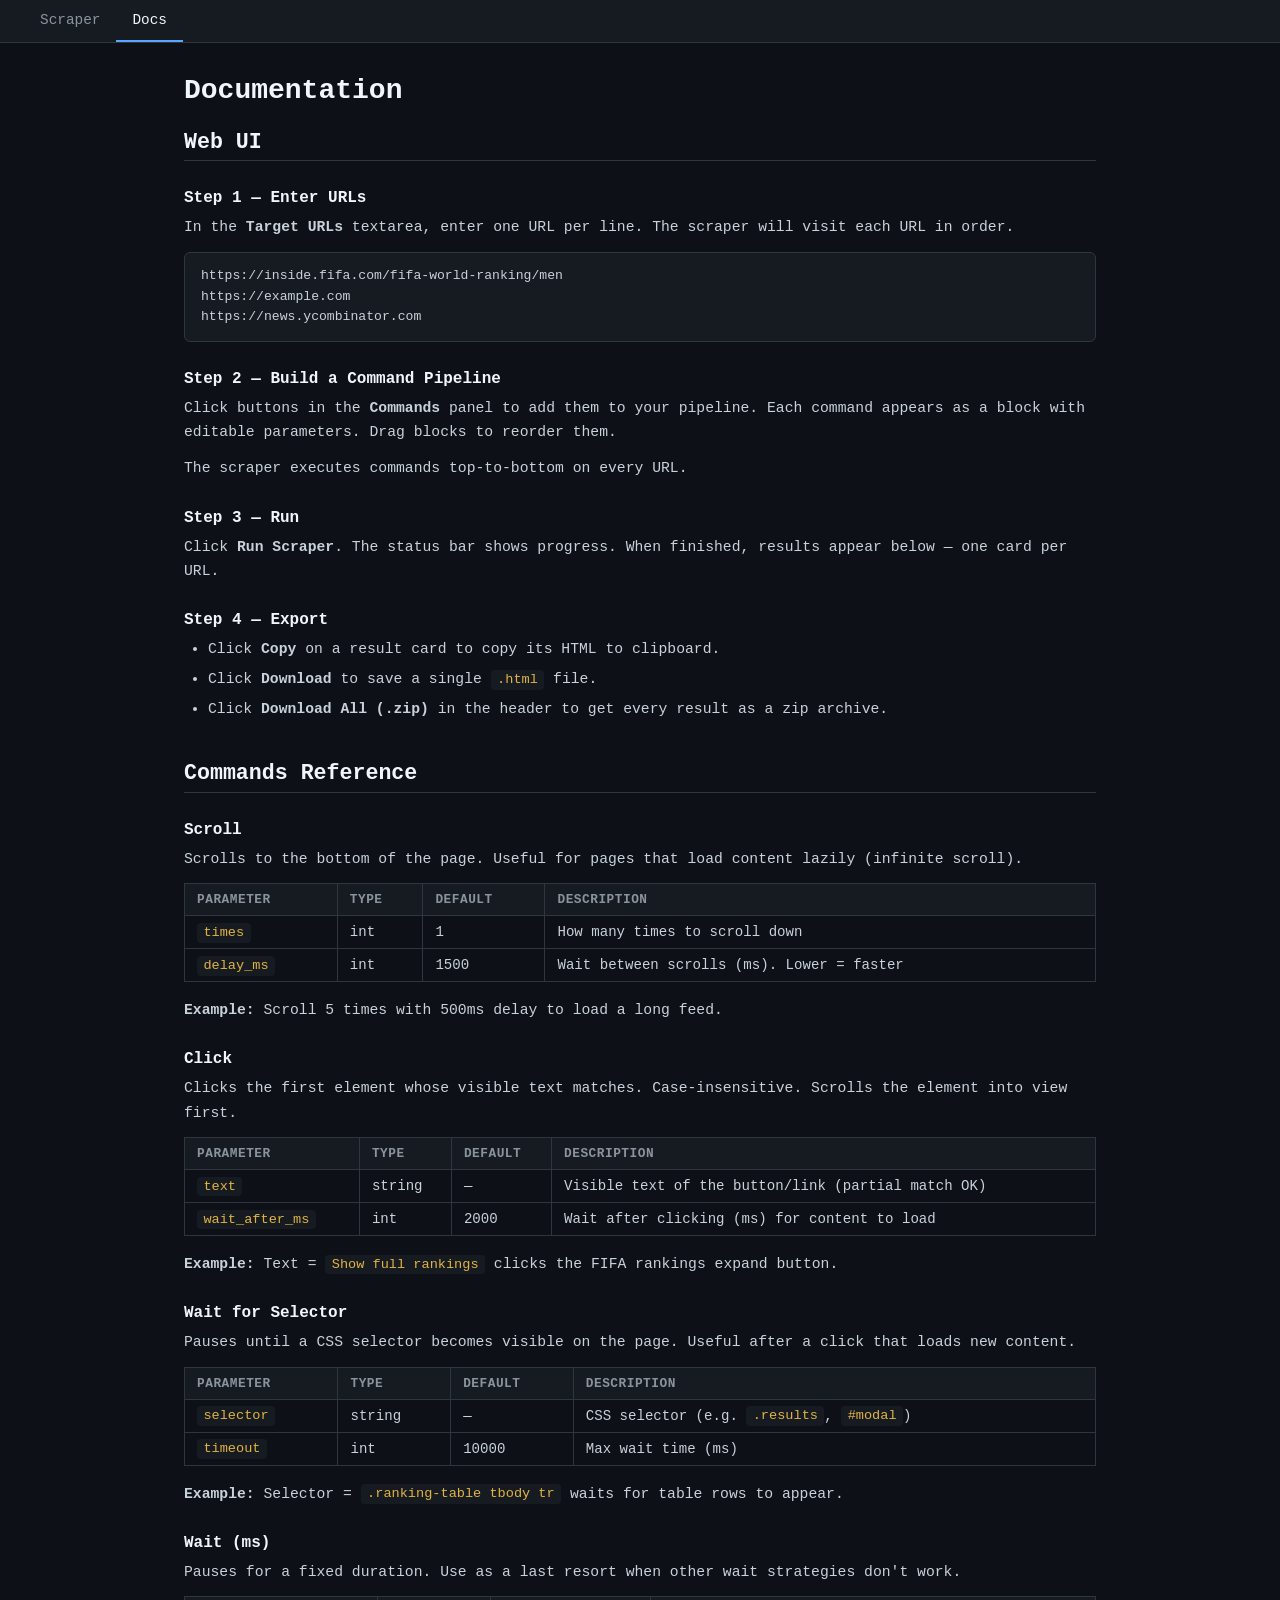
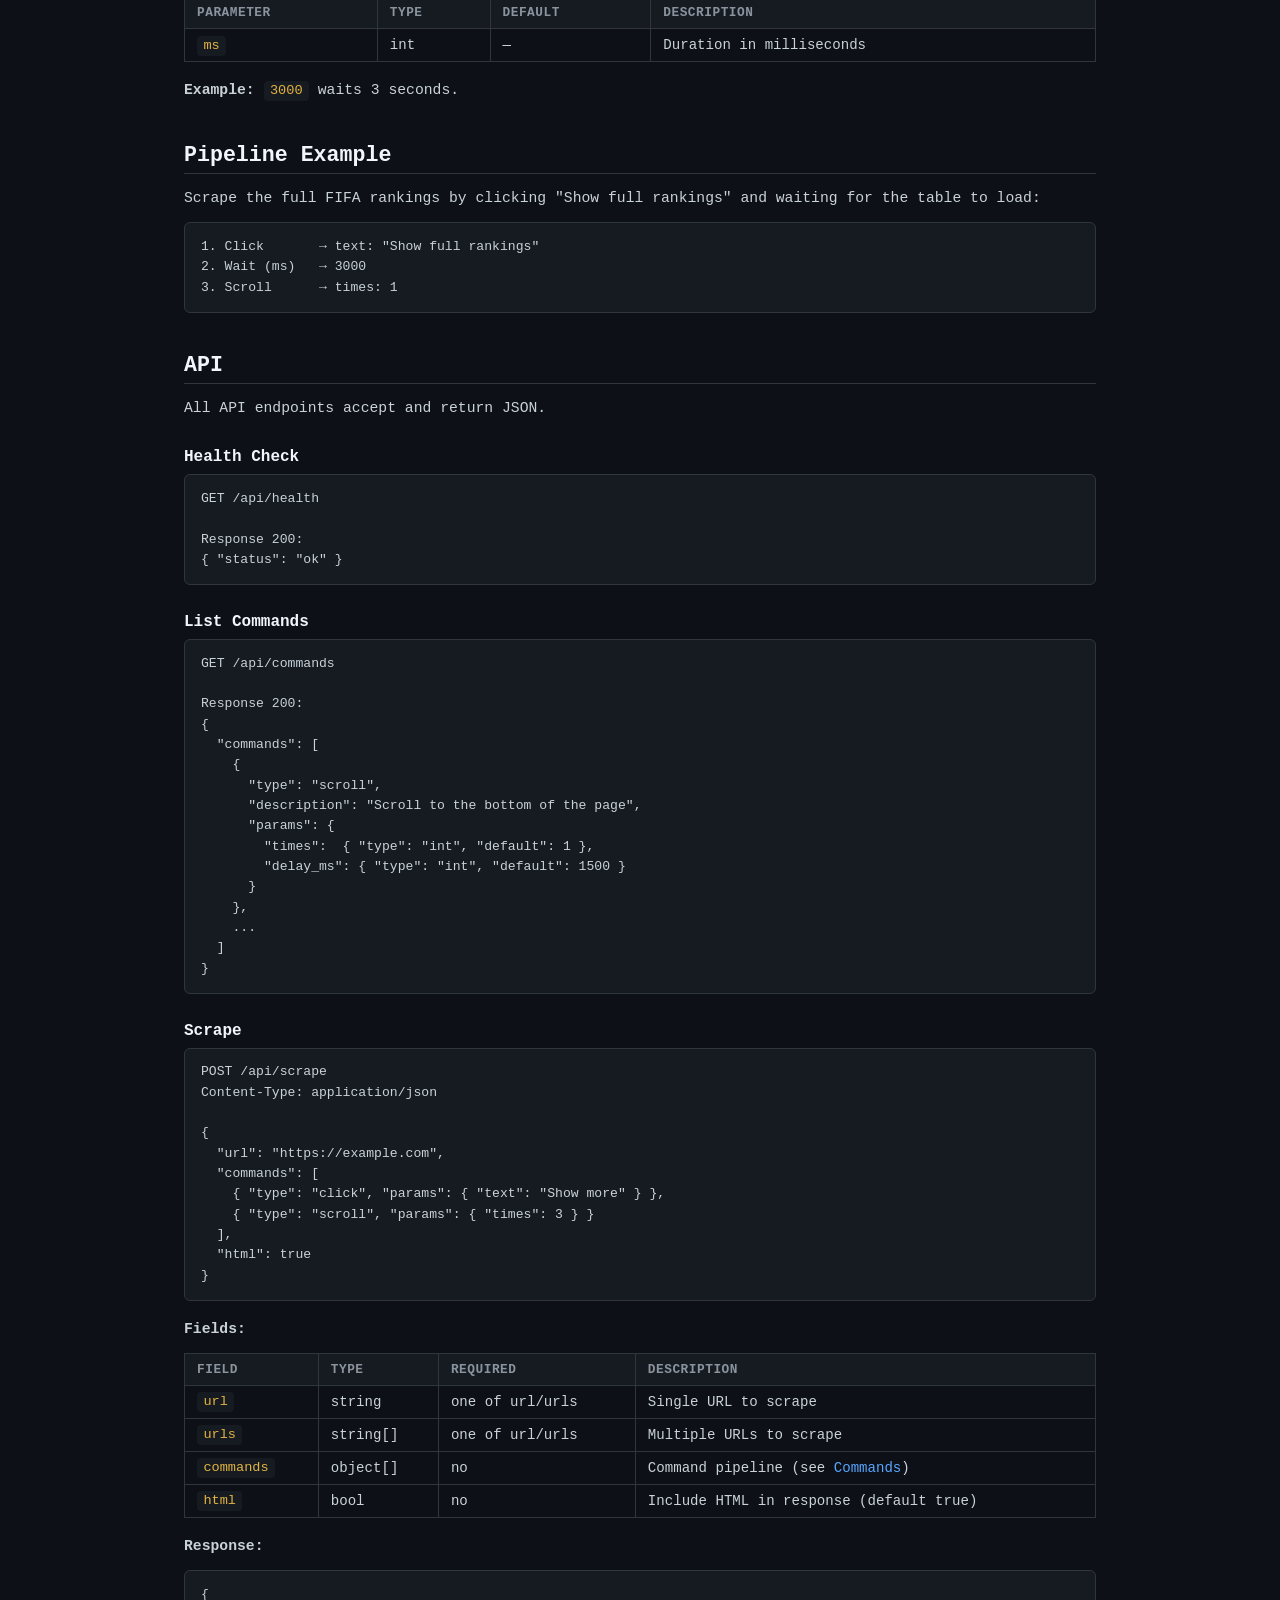
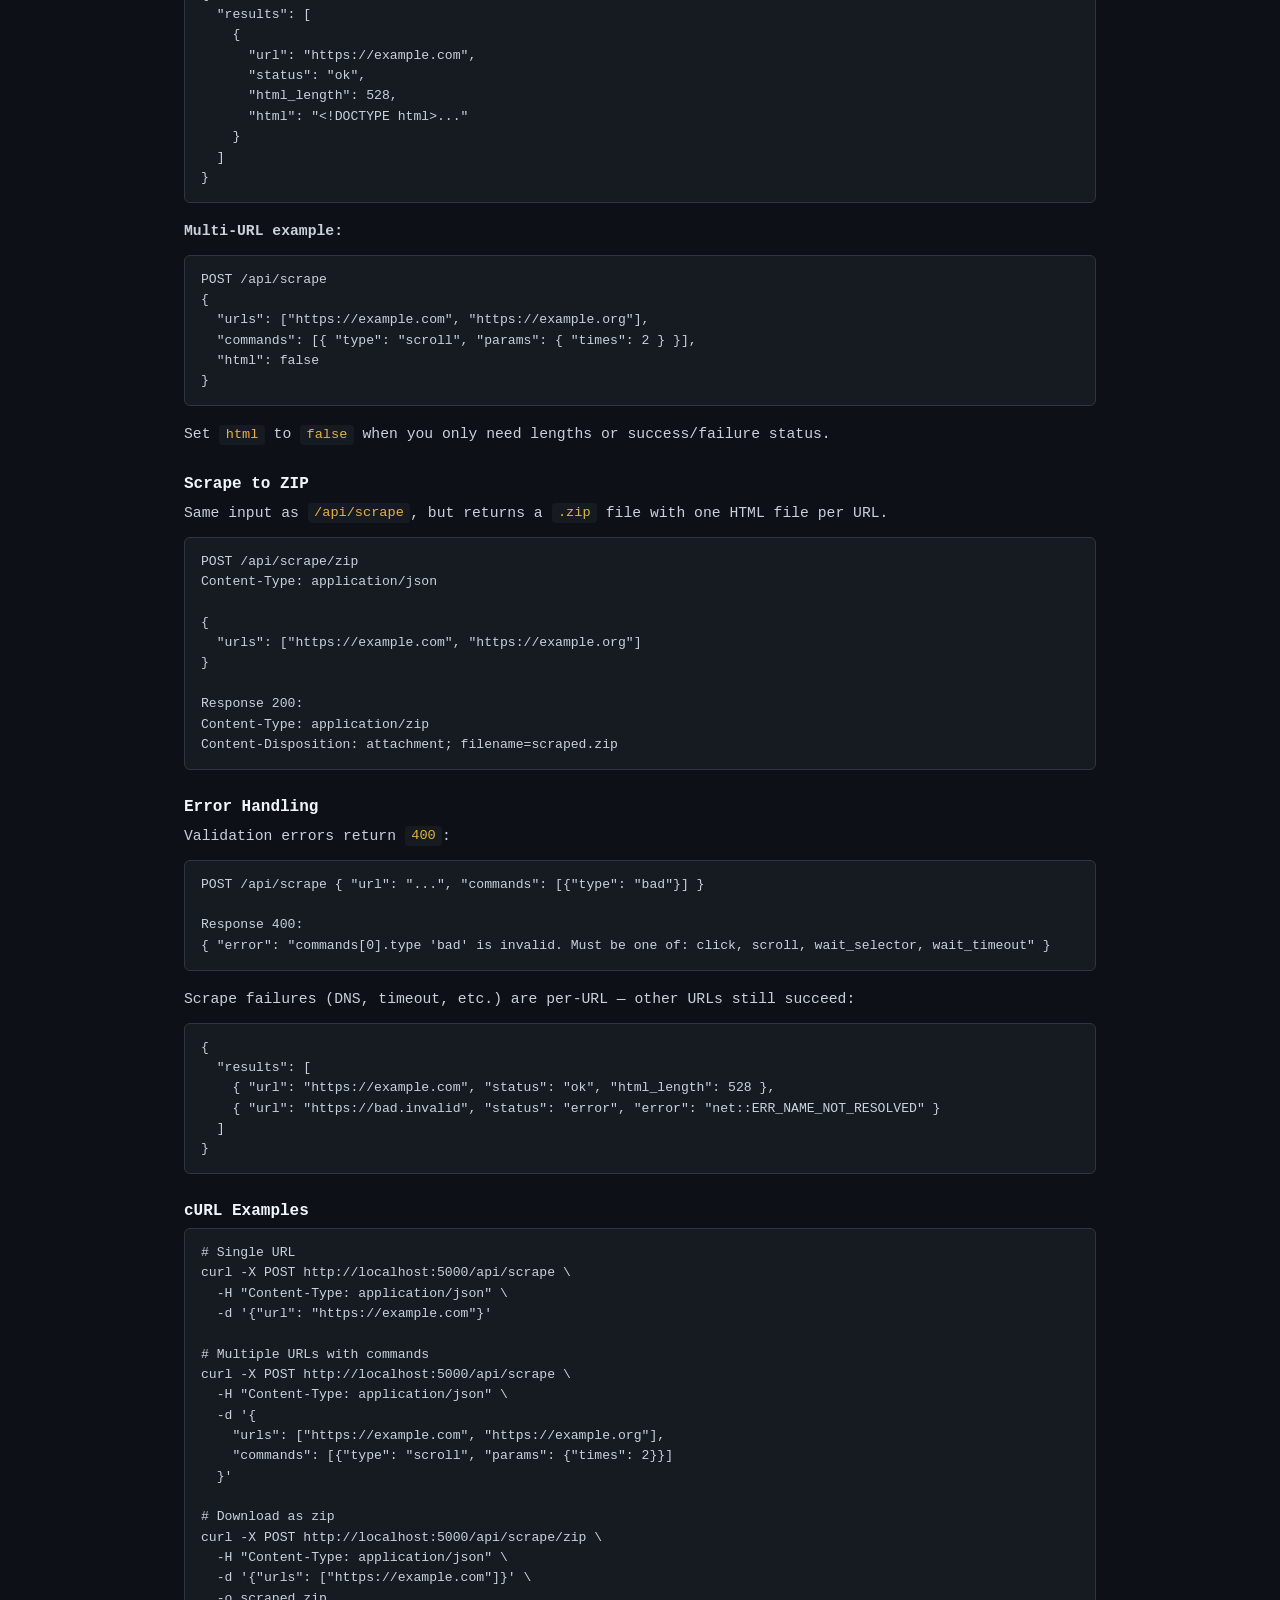
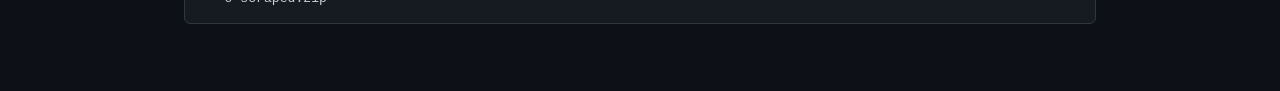
==== templates/docs.html @ 30ffab9d "Add multi-URL scraping, public API, and ZIP export Replace single-URL input with a textarea for batc" ====
<!DOCTYPE html>
<html lang="en">
<head>
  <meta charset="UTF-8">
  <meta name="viewport" content="width=device-width, initial-scale=1.0">
  <title>Docs — Web Scraper</title>
  <link rel="stylesheet" href="/static/style.css">
</head>
<body>
  <nav class="topnav">
    <a href="/">Scraper</a>
    <a href="/docs" class="active">Docs</a>
  </nav>

  <div class="container docs">

    <h1>Documentation</h1>

    <!-- ============================================================ -->
    <h2 id="ui">Web UI</h2>
    <!-- ============================================================ -->

    <h3>Step 1 — Enter URLs</h3>
    <p>In the <strong>Target URLs</strong> textarea, enter one URL per line. The scraper will visit each URL in order.</p>
    <pre class="code-block">https://inside.fifa.com/fifa-world-ranking/men
https://example.com
https://news.ycombinator.com</pre>

    <h3>Step 2 — Build a Command Pipeline</h3>
    <p>Click buttons in the <strong>Commands</strong> panel to add them to your pipeline. Each command appears as a block with editable parameters. Drag blocks to reorder them.</p>
    <p>The scraper executes commands top-to-bottom on every URL.</p>

    <h3>Step 3 — Run</h3>
    <p>Click <strong>Run Scraper</strong>. The status bar shows progress. When finished, results appear below — one card per URL.</p>

    <h3>Step 4 — Export</h3>
    <ul>
      <li>Click <strong>Copy</strong> on a result card to copy its HTML to clipboard.</li>
      <li>Click <strong>Download</strong> to save a single <code>.html</code> file.</li>
      <li>Click <strong>Download All (.zip)</strong> in the header to get every result as a zip archive.</li>
    </ul>

    <!-- ============================================================ -->
    <h2 id="commands">Commands Reference</h2>
    <!-- ============================================================ -->

    <h3 id="cmd-scroll">Scroll</h3>
    <p>Scrolls to the bottom of the page. Useful for pages that load content lazily (infinite scroll).</p>
    <table class="docs-table">
      <thead><tr><th>Parameter</th><th>Type</th><th>Default</th><th>Description</th></tr></thead>
      <tbody>
        <tr><td><code>times</code></td><td>int</td><td>1</td><td>How many times to scroll down</td></tr>
        <tr><td><code>delay_ms</code></td><td>int</td><td>1500</td><td>Wait between scrolls (ms). Lower = faster</td></tr>
      </tbody>
    </table>
    <p class="docs-example"><strong>Example:</strong> Scroll 5 times with 500ms delay to load a long feed.</p>

    <h3 id="cmd-click">Click</h3>
    <p>Clicks the first element whose visible text matches. Case-insensitive. Scrolls the element into view first.</p>
    <table class="docs-table">
      <thead><tr><th>Parameter</th><th>Type</th><th>Default</th><th>Description</th></tr></thead>
      <tbody>
        <tr><td><code>text</code></td><td>string</td><td>—</td><td>Visible text of the button/link (partial match OK)</td></tr>
        <tr><td><code>wait_after_ms</code></td><td>int</td><td>2000</td><td>Wait after clicking (ms) for content to load</td></tr>
      </tbody>
    </table>
    <p class="docs-example"><strong>Example:</strong> Text = <code>Show full rankings</code> clicks the FIFA rankings expand button.</p>

    <h3 id="cmd-wait-selector">Wait for Selector</h3>
    <p>Pauses until a CSS selector becomes visible on the page. Useful after a click that loads new content.</p>
    <table class="docs-table">
      <thead><tr><th>Parameter</th><th>Type</th><th>Default</th><th>Description</th></tr></thead>
      <tbody>
        <tr><td><code>selector</code></td><td>string</td><td>—</td><td>CSS selector (e.g. <code>.results</code>, <code>#modal</code>)</td></tr>
        <tr><td><code>timeout</code></td><td>int</td><td>10000</td><td>Max wait time (ms)</td></tr>
      </tbody>
    </table>
    <p class="docs-example"><strong>Example:</strong> Selector = <code>.ranking-table tbody tr</code> waits for table rows to appear.</p>

    <h3 id="cmd-wait">Wait (ms)</h3>
    <p>Pauses for a fixed duration. Use as a last resort when other wait strategies don't work.</p>
    <table class="docs-table">
      <thead><tr><th>Parameter</th><th>Type</th><th>Default</th><th>Description</th></tr></thead>
      <tbody>
        <tr><td><code>ms</code></td><td>int</td><td>—</td><td>Duration in milliseconds</td></tr>
      </tbody>
    </table>
    <p class="docs-example"><strong>Example:</strong> <code>3000</code> waits 3 seconds.</p>

    <!-- ============================================================ -->
    <h2 id="pipeline-example">Pipeline Example</h2>
    <!-- ============================================================ -->

    <p>Scrape the full FIFA rankings by clicking "Show full rankings" and waiting for the table to load:</p>
    <pre class="code-block">1. Click       → text: "Show full rankings"
2. Wait (ms)   → 3000
3. Scroll      → times: 1</pre>

    <!-- ============================================================ -->
    <h2 id="api">API</h2>
    <!-- ============================================================ -->

    <p>All API endpoints accept and return JSON.</p>

    <h3 id="api-health">Health Check</h3>
    <pre class="code-block">GET /api/health

Response 200:
{ "status": "ok" }</pre>

    <h3 id="api-commands">List Commands</h3>
    <pre class="code-block">GET /api/commands

Response 200:
{
  "commands": [
    {
      "type": "scroll",
      "description": "Scroll to the bottom of the page",
      "params": {
        "times":  { "type": "int", "default": 1 },
        "delay_ms": { "type": "int", "default": 1500 }
      }
    },
    ...
  ]
}</pre>

    <h3 id="api-scrape">Scrape</h3>
    <pre class="code-block">POST /api/scrape
Content-Type: application/json

{
  "url": "https://example.com",
  "commands": [
    { "type": "click", "params": { "text": "Show more" } },
    { "type": "scroll", "params": { "times": 3 } }
  ],
  "html": true
}</pre>
    <p><strong>Fields:</strong></p>
    <table class="docs-table">
      <thead><tr><th>Field</th><th>Type</th><th>Required</th><th>Description</th></tr></thead>
      <tbody>
        <tr><td><code>url</code></td><td>string</td><td>one of url/urls</td><td>Single URL to scrape</td></tr>
        <tr><td><code>urls</code></td><td>string[]</td><td>one of url/urls</td><td>Multiple URLs to scrape</td></tr>
        <tr><td><code>commands</code></td><td>object[]</td><td>no</td><td>Command pipeline (see <a href="#commands">Commands</a>)</td></tr>
        <tr><td><code>html</code></td><td>bool</td><td>no</td><td>Include HTML in response (default true)</td></tr>
      </tbody>
    </table>

    <p><strong>Response:</strong></p>
    <pre class="code-block">{
  "results": [
    {
      "url": "https://example.com",
      "status": "ok",
      "html_length": 528,
      "html": "&lt;!DOCTYPE html&gt;..."
    }
  ]
}</pre>

    <p><strong>Multi-URL example:</strong></p>
    <pre class="code-block">POST /api/scrape
{
  "urls": ["https://example.com", "https://example.org"],
  "commands": [{ "type": "scroll", "params": { "times": 2 } }],
  "html": false
}</pre>
    <p>Set <code>html</code> to <code>false</code> when you only need lengths or success/failure status.</p>

    <h3 id="api-zip">Scrape to ZIP</h3>
    <p>Same input as <code>/api/scrape</code>, but returns a <code>.zip</code> file with one HTML file per URL.</p>
    <pre class="code-block">POST /api/scrape/zip
Content-Type: application/json

{
  "urls": ["https://example.com", "https://example.org"]
}

Response 200:
Content-Type: application/zip
Content-Disposition: attachment; filename=scraped.zip</pre>

    <h3 id="api-errors">Error Handling</h3>
    <p>Validation errors return <code>400</code>:</p>
    <pre class="code-block">POST /api/scrape { "url": "...", "commands": [{"type": "bad"}] }

Response 400:
{ "error": "commands[0].type 'bad' is invalid. Must be one of: click, scroll, wait_selector, wait_timeout" }</pre>
    <p>Scrape failures (DNS, timeout, etc.) are per-URL — other URLs still succeed:</p>
    <pre class="code-block">{
  "results": [
    { "url": "https://example.com", "status": "ok", "html_length": 528 },
    { "url": "https://bad.invalid", "status": "error", "error": "net::ERR_NAME_NOT_RESOLVED" }
  ]
}</pre>

    <h3 id="api-curl">cURL Examples</h3>
    <pre class="code-block"># Single URL
curl -X POST http://localhost:5000/api/scrape \
  -H "Content-Type: application/json" \
  -d '{"url": "https://example.com"}'

# Multiple URLs with commands
curl -X POST http://localhost:5000/api/scrape \
  -H "Content-Type: application/json" \
  -d '{
    "urls": ["https://example.com", "https://example.org"],
    "commands": [{"type": "scroll", "params": {"times": 2}}]
  }'

# Download as zip
curl -X POST http://localhost:5000/api/scrape/zip \
  -H "Content-Type: application/json" \
  -d '{"urls": ["https://example.com"]}' \
  -o scraped.zip</pre>

  </div>
</body>
</html>
---- static/style.css ----
*,
*::before,
*::after {
  box-sizing: border-box;
  margin: 0;
  padding: 0;
}

body {
  font-family: -apple-system, BlinkMacSystemFont, "Segoe UI", Roboto, monospace;
  background: #0d1117;
  color: #c9d1d9;
  min-height: 100vh;
}

/* Top nav */
.topnav {
  display: flex;
  gap: 0;
  background: #161b22;
  border-bottom: 1px solid #30363d;
  padding: 0 1.5rem;
}

.topnav a {
  display: block;
  padding: 0.75rem 1rem;
  color: #8b949e;
  text-decoration: none;
  font-size: 0.9rem;
  font-weight: 500;
  border-bottom: 2px solid transparent;
  transition: color 0.15s, border-color 0.15s;
}

.topnav a:hover {
  color: #c9d1d9;
}

.topnav a.active {
  color: #f0f6fc;
  border-bottom-color: #58a6ff;
}

.container {
  max-width: 960px;
  margin: 0 auto;
  padding: 2rem 1.5rem;
}

h1 {
  font-size: 1.75rem;
  color: #f0f6fc;
  margin-bottom: 1.5rem;
  font-weight: 600;
}

h3 {
  font-size: 0.85rem;
  text-transform: uppercase;
  letter-spacing: 0.08em;
  color: #8b949e;
  margin-bottom: 0.75rem;
}

/* URL input */
.url-section {
  margin-bottom: 1.5rem;
}

.url-section label {
  display: block;
  font-size: 0.85rem;
  color: #8b949e;
  margin-bottom: 0.4rem;
  text-transform: uppercase;
  letter-spacing: 0.08em;
}

.label-hint {
  text-transform: none;
  letter-spacing: normal;
  color: #484f58;
}

#url-input {
  width: 100%;
  padding: 0.65rem 0.85rem;
  background: #161b22;
  border: 1px solid #30363d;
  border-radius: 6px;
  color: #f0f6fc;
  font-size: 0.95rem;
  font-family: "SF Mono", "Fira Code", monospace;
  outline: none;
  transition: border-color 0.15s;
  resize: vertical;
  line-height: 1.5;
}

#url-input:focus {
  border-color: #58a6ff;
}

/* Builder layout */
.builder {
  display: grid;
  grid-template-columns: 200px 1fr;
  gap: 1.25rem;
  margin-bottom: 1.5rem;
}

@media (max-width: 640px) {
  .builder {
    grid-template-columns: 1fr;
  }
}

/* Palette */
.palette {
  background: #161b22;
  border: 1px solid #30363d;
  border-radius: 8px;
  padding: 1rem;
}

.palette-buttons {
  display: flex;
  flex-direction: column;
  gap: 0.5rem;
}

.palette-buttons button {
  display: flex;
  align-items: center;
  gap: 0.5rem;
  padding: 0.55rem 0.75rem;
  background: #21262d;
  border: 1px solid #30363d;
  border-radius: 6px;
  color: #c9d1d9;
  font-size: 0.85rem;
  cursor: pointer;
  transition: background 0.15s, border-color 0.15s;
  font-family: inherit;
}

.palette-buttons button:hover {
  background: #30363d;
  border-color: #58a6ff;
}

.cmd-icon {
  font-size: 1.1rem;
  width: 1.4rem;
  text-align: center;
}

/* Pipeline */
.pipeline {
  background: #161b22;
  border: 1px solid #30363d;
  border-radius: 8px;
  padding: 1rem;
  min-height: 200px;
}

.pipeline-list {
  display: flex;
  flex-direction: column;
  gap: 0.5rem;
}

.pipeline-empty {
  color: #484f58;
  font-size: 0.85rem;
  text-align: center;
  padding: 2rem 0;
}

/* Command block */
.cmd-block {
  display: flex;
  align-items: center;
  gap: 0.6rem;
  padding: 0.6rem 0.75rem;
  background: #0d1117;
  border: 1px solid #30363d;
  border-radius: 6px;
  transition: border-color 0.15s;
}

.cmd-block:hover {
  border-color: #58a6ff;
}

.cmd-drag {
  cursor: grab;
  color: #484f58;
  font-size: 1.1rem;
  user-select: none;
  padding: 0 0.15rem;
}

.cmd-drag:active {
  cursor: grabbing;
}

.cmd-drag.dragging {
  opacity: 0.4;
}

.cmd-block.drag-over {
  border-color: #58a6ff;
  background: #161b22;
}

.cmd-label {
  font-size: 0.8rem;
  font-weight: 600;
  color: #58a6ff;
  min-width: 7.5rem;
  text-transform: capitalize;
}

.cmd-params {
  display: flex;
  gap: 0.5rem;
  flex: 1;
}

.cmd-params input {
  flex: 1;
  min-width: 0;
  padding: 0.35rem 0.55rem;
  background: #161b22;
  border: 1px solid #30363d;
  border-radius: 4px;
  color: #c9d1d9;
  font-size: 0.82rem;
  font-family: "SF Mono", "Fira Code", monospace;
  outline: none;
}

.cmd-params input:focus {
  border-color: #58a6ff;
}

.cmd-params input::placeholder {
  color: #484f58;
}

.cmd-remove {
  background: none;
  border: none;
  color: #f85149;
  font-size: 1.1rem;
  cursor: pointer;
  padding: 0.2rem 0.35rem;
  border-radius: 4px;
  opacity: 0.6;
  transition: opacity 0.15s, background 0.15s;
}

.cmd-remove:hover {
  opacity: 1;
  background: rgba(248, 81, 73, 0.1);
}

/* Actions */
.actions {
  display: flex;
  align-items: center;
  gap: 1rem;
  margin-bottom: 1.5rem;
}

.run-btn {
  padding: 0.65rem 1.75rem;
  background: #238636;
  border: 1px solid rgba(240, 246, 252, 0.1);
  border-radius: 6px;
  color: #fff;
  font-size: 0.95rem;
  font-weight: 600;
  cursor: pointer;
  transition: background 0.15s;
  font-family: inherit;
}

.run-btn:hover {
  background: #2ea043;
}

.run-btn:disabled {
  background: #21262d;
  color: #484f58;
  cursor: not-allowed;
}

.status {
  font-size: 0.85rem;
  color: #8b949e;
}

.status.loading {
  color: #58a6ff;
}

.status.error {
  color: #f85149;
}

.status.success {
  color: #3fb950;
}

/* Results */
.results {
  background: #161b22;
  border: 1px solid #30363d;
  border-radius: 8px;
  overflow: hidden;
}

.results.hidden {
  display: none;
}

.results-header {
  display: flex;
  justify-content: space-between;
  align-items: center;
  padding: 0.75rem 1rem;
  border-bottom: 1px solid #30363d;
}

.results-header h3 {
  margin: 0;
}

.results-actions {
  display: flex;
  gap: 0.5rem;
}

.results-list {
  display: flex;
  flex-direction: column;
}

.secondary-btn {
  padding: 0.4rem 0.85rem;
  background: #21262d;
  border: 1px solid #30363d;
  border-radius: 6px;
  color: #c9d1d9;
  font-size: 0.8rem;
  cursor: pointer;
  transition: background 0.15s;
  font-family: inherit;
}

.secondary-btn:hover {
  background: #30363d;
}

/* Result card */
.result-card {
  border-bottom: 1px solid #30363d;
}

.result-card:last-child {
  border-bottom: none;
}

.result-card-header {
  display: flex;
  justify-content: space-between;
  align-items: center;
  padding: 0.75rem 1rem;
  gap: 0.75rem;
}

.result-url {
  font-size: 0.85rem;
  font-family: "SF Mono", "Fira Code", monospace;
  color: #58a6ff;
  overflow: hidden;
  text-overflow: ellipsis;
  white-space: nowrap;
  flex: 1;
  min-width: 0;
}

.result-card-actions {
  display: flex;
  gap: 0.4rem;
  flex-shrink: 0;
}

.result-error {
  padding: 0.5rem 1rem 0.75rem;
  font-size: 0.82rem;
  color: #f85149;
  font-family: "SF Mono", "Fira Code", monospace;
}

.result-card .html-output {
  border-top: 1px solid #30363d;
}

.html-output {
  padding: 1rem;
  max-height: 500px;
  overflow: auto;
  font-size: 0.78rem;
  line-height: 1.5;
  color: #c9d1d9;
  white-space: pre-wrap;
  word-break: break-all;
  background: #0d1117;
  margin: 0;
}

.html-output.hidden {
  display: none;
}

/* Docs page */
.docs h2 {
  font-size: 1.35rem;
  color: #f0f6fc;
  margin: 2.5rem 0 0.75rem;
  padding-bottom: 0.4rem;
  border-bottom: 1px solid #30363d;
}

.docs h2:first-of-type {
  margin-top: 1rem;
}

.docs h3 {
  font-size: 1rem;
  text-transform: none;
  letter-spacing: normal;
  color: #f0f6fc;
  margin: 1.75rem 0 0.5rem;
}

.docs p {
  font-size: 0.92rem;
  line-height: 1.65;
  margin-bottom: 0.75rem;
  color: #c9d1d9;
}

.docs ul {
  padding-left: 1.5rem;
  margin-bottom: 0.75rem;
}

.docs li {
  font-size: 0.92rem;
  line-height: 1.65;
  margin-bottom: 0.35rem;
  color: #c9d1d9;
}

.docs code {
  background: #161b22;
  padding: 0.15rem 0.4rem;
  border-radius: 4px;
  font-size: 0.85rem;
  color: #e3b341;
}

.docs a {
  color: #58a6ff;
  text-decoration: none;
}

.docs a:hover {
  text-decoration: underline;
}

.code-block {
  display: block;
  background: #161b22;
  border: 1px solid #30363d;
  border-radius: 6px;
  padding: 0.85rem 1rem;
  font-size: 0.82rem;
  line-height: 1.55;
  color: #c9d1d9;
  white-space: pre;
  overflow-x: auto;
  margin-bottom: 1rem;
}

.docs-table {
  width: 100%;
  border-collapse: collapse;
  margin-bottom: 1rem;
  font-size: 0.88rem;
}

.docs-table th,
.docs-table td {
  text-align: left;
  padding: 0.5rem 0.75rem;
  border: 1px solid #30363d;
}

.docs-table th {
  background: #161b22;
  color: #8b949e;
  font-weight: 600;
  font-size: 0.8rem;
  text-transform: uppercase;
  letter-spacing: 0.04em;
}

.docs-table td {
  background: #0d1117;
}

.docs-example {
  font-size: 0.88rem;
  color: #8b949e;
  margin-bottom: 1.5rem;
}
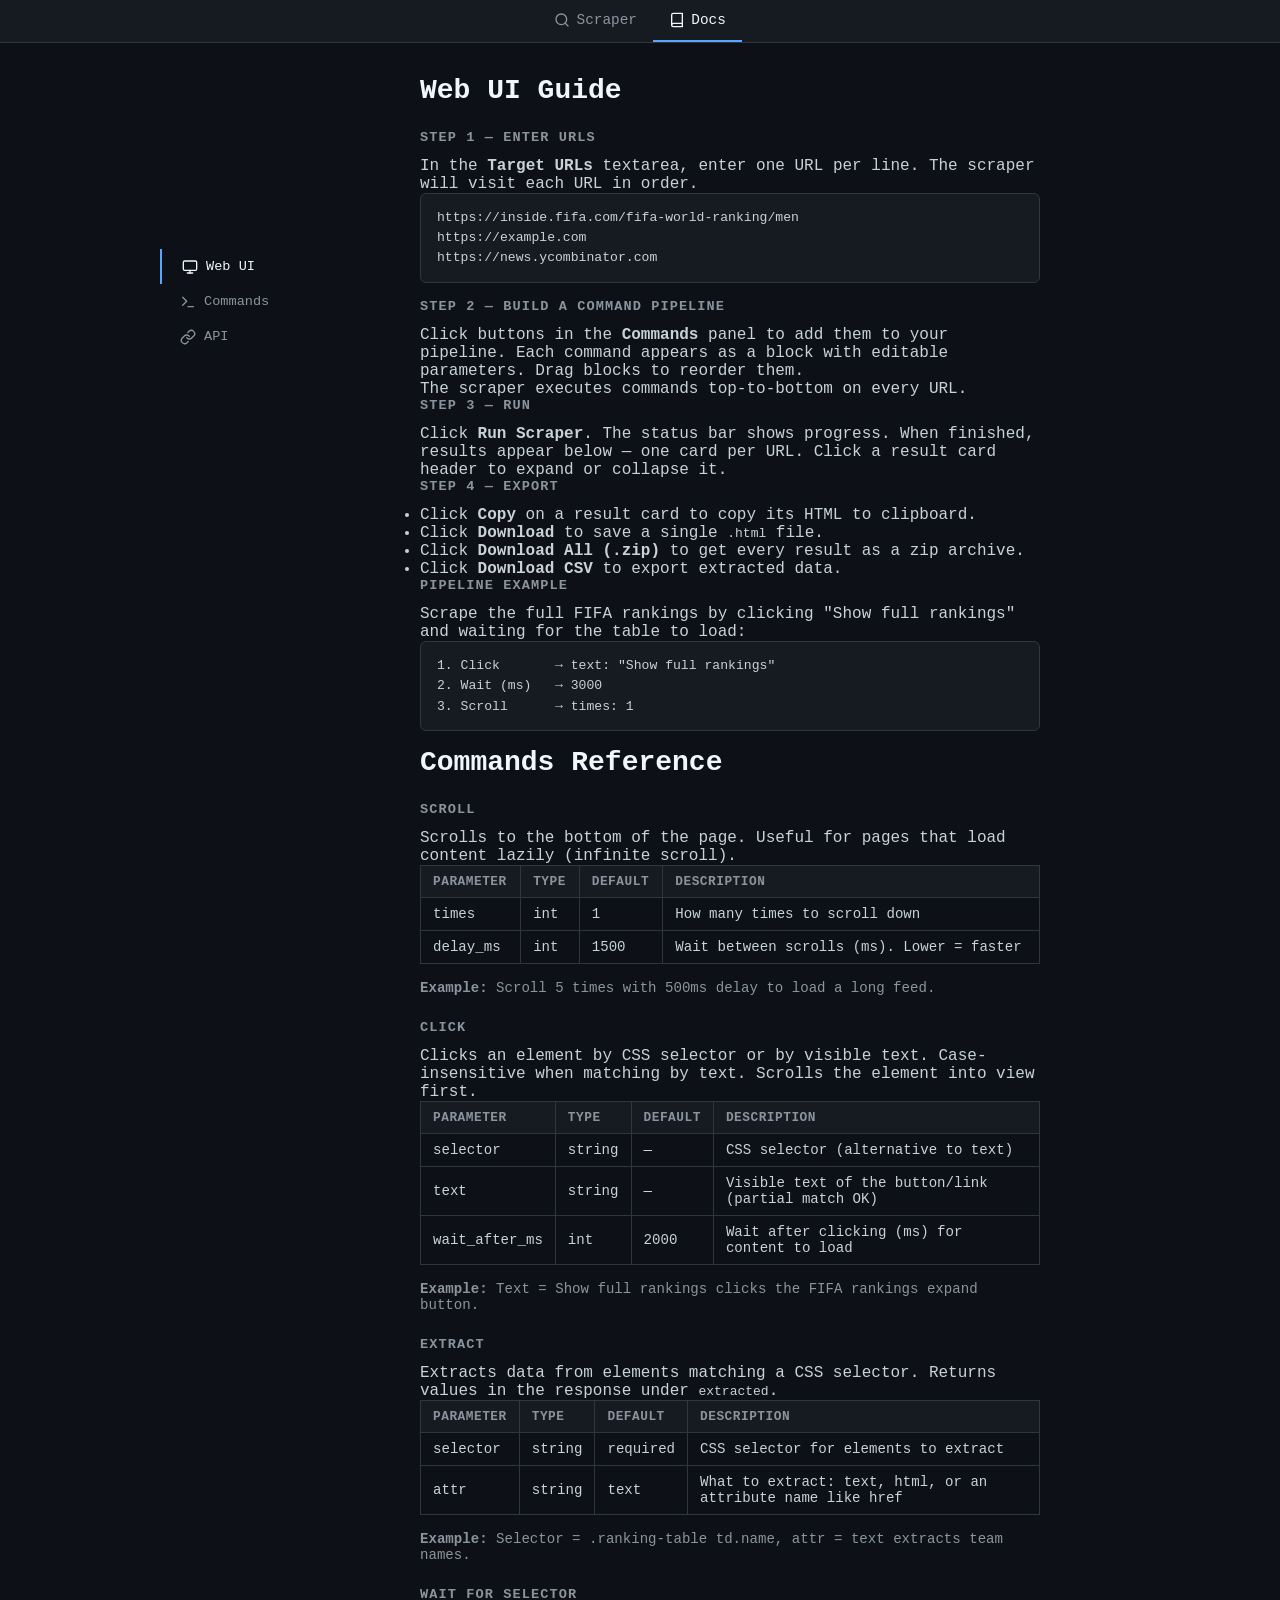
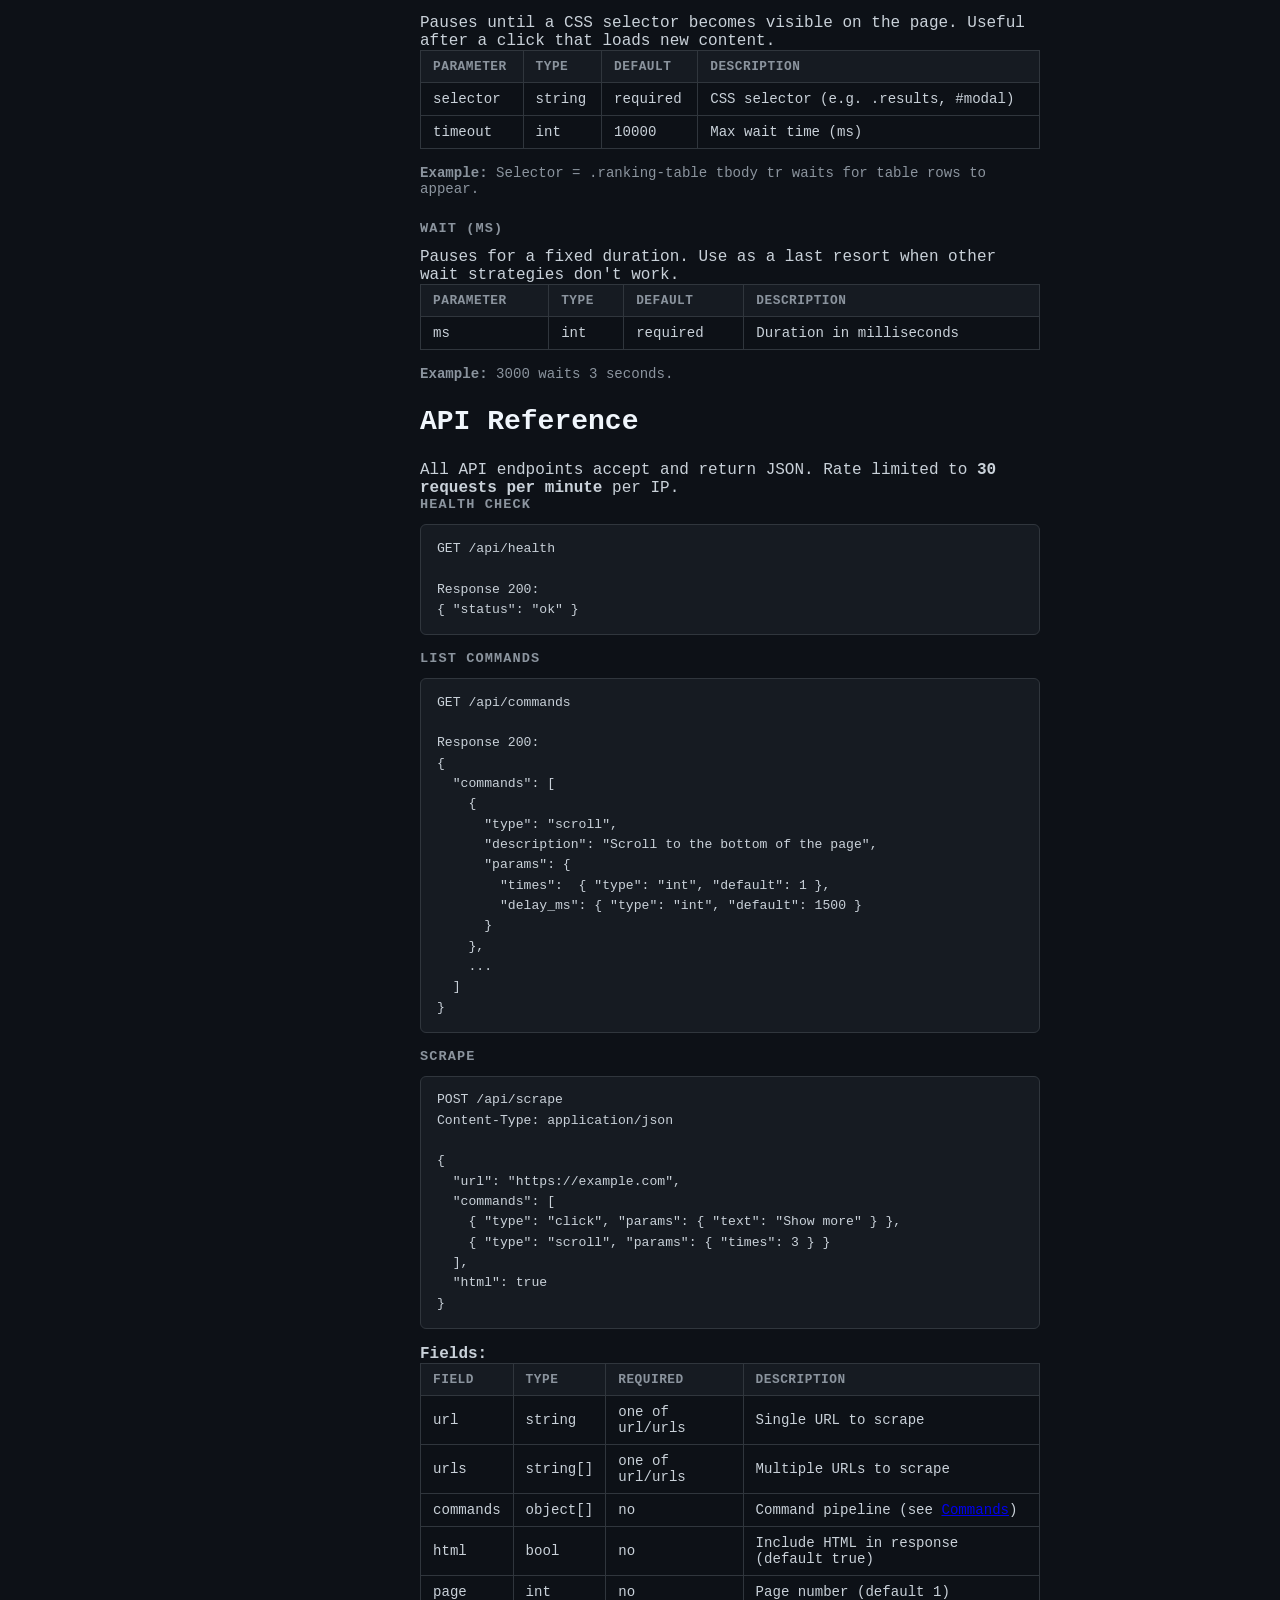
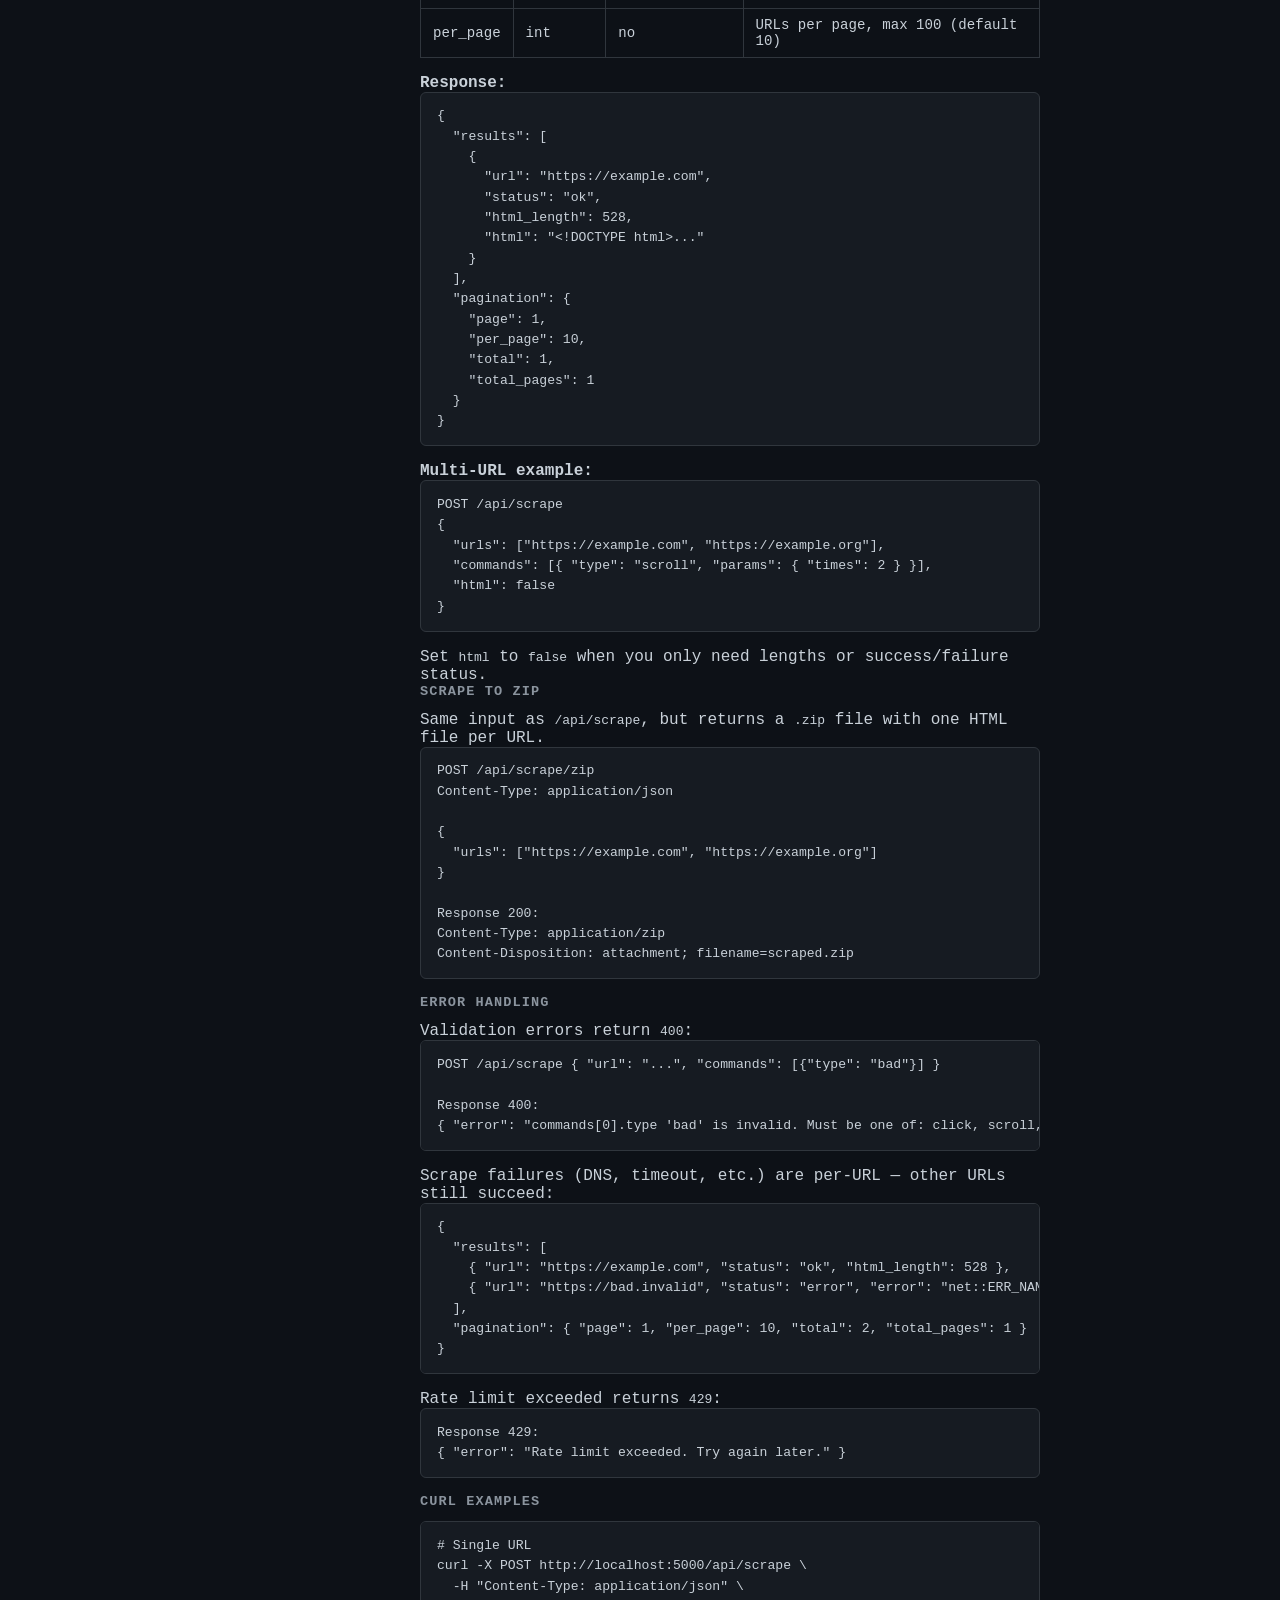
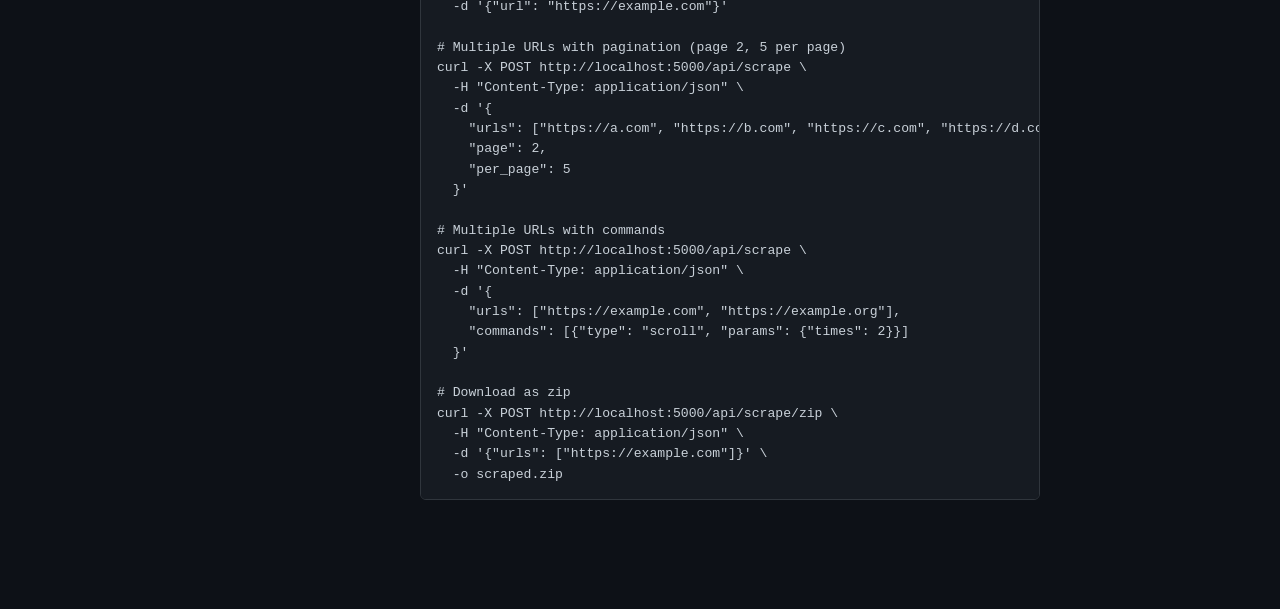
==== commit d89e0a69: "Add per-IP API rate limiting and UI polish" ====
--- a/templates/docs.html
+++ b/templates/docs.html
@@ -8,108 +8,140 @@
 </head>
 <body>
   <nav class="topnav">
-    <a href="/">Scraper</a>
-    <a href="/docs" class="active">Docs</a>
+    <a href="/">
+      <svg class="nav-icon" viewBox="0 0 24 24" fill="none" stroke="currentColor" stroke-width="2" stroke-linecap="round" stroke-linejoin="round"><circle cx="11" cy="11" r="8"/><line x1="21" y1="21" x2="16.65" y2="16.65"/></svg>
+      Scraper
+    </a>
+    <a href="/docs" class="active">
+      <svg class="nav-icon" viewBox="0 0 24 24" fill="none" stroke="currentColor" stroke-width="2" stroke-linecap="round" stroke-linejoin="round"><path d="M4 19.5A2.5 2.5 0 0 1 6.5 17H20"/><path d="M6.5 2H20v20H6.5A2.5 2.5 0 0 1 4 19.5v-15A2.5 2.5 0 0 1 6.5 2z"/></svg>
+      Docs
+    </a>
   </nav>
 
-  <div class="container docs">
-
-    <h1>Documentation</h1>
-
-    <!-- ============================================================ -->
-    <h2 id="ui">Web UI</h2>
-    <!-- ============================================================ -->
-
-    <h3>Step 1 — Enter URLs</h3>
-    <p>In the <strong>Target URLs</strong> textarea, enter one URL per line. The scraper will visit each URL in order.</p>
-    <pre class="code-block">https://inside.fifa.com/fifa-world-ranking/men
+  <div class="docs-layout">
+    <aside class="docs-sidebar">
+      <div class="sidebar-section">
+        <a href="#ui" class="sidebar-link active">
+          <svg class="sidebar-icon" viewBox="0 0 24 24" fill="none" stroke="currentColor" stroke-width="2" stroke-linecap="round" stroke-linejoin="round"><rect x="2" y="3" width="20" height="14" rx="2" ry="2"/><line x1="8" y1="21" x2="16" y2="21"/><line x1="12" y1="17" x2="12" y2="21"/></svg>
+          Web UI
+        </a>
+        <a href="#commands" class="sidebar-link">
+          <svg class="sidebar-icon" viewBox="0 0 24 24" fill="none" stroke="currentColor" stroke-width="2" stroke-linecap="round" stroke-linejoin="round"><polyline points="4 17 10 11 4 5"/><line x1="12" y1="19" x2="20" y2="19"/></svg>
+          Commands
+        </a>
+        <a href="#api" class="sidebar-link">
+          <svg class="sidebar-icon" viewBox="0 0 24 24" fill="none" stroke="currentColor" stroke-width="2" stroke-linecap="round" stroke-linejoin="round"><path d="M10 13a5 5 0 0 0 7.54.54l3-3a5 5 0 0 0-7.07-7.07l-1.72 1.71"/><path d="M14 11a5 5 0 0 0-7.54-.54l-3 3a5 5 0 0 0 7.07 7.07l1.71-1.71"/></svg>
+          API
+        </a>
+      </div>
+    </aside>
+
+    <main class="docs-content">
+
+      <!-- ============================================================ -->
+      <h1 id="ui">Web UI Guide</h1>
+      <!-- ============================================================ -->
+
+      <h3>Step 1 — Enter URLs</h3>
+      <p>In the <strong>Target URLs</strong> textarea, enter one URL per line. The scraper will visit each URL in order.</p>
+      <pre class="code-block">https://inside.fifa.com/fifa-world-ranking/men
 https://example.com
 https://news.ycombinator.com</pre>
 
-    <h3>Step 2 — Build a Command Pipeline</h3>
-    <p>Click buttons in the <strong>Commands</strong> panel to add them to your pipeline. Each command appears as a block with editable parameters. Drag blocks to reorder them.</p>
-    <p>The scraper executes commands top-to-bottom on every URL.</p>
-
-    <h3>Step 3 — Run</h3>
-    <p>Click <strong>Run Scraper</strong>. The status bar shows progress. When finished, results appear below — one card per URL.</p>
-
-    <h3>Step 4 — Export</h3>
-    <ul>
-      <li>Click <strong>Copy</strong> on a result card to copy its HTML to clipboard.</li>
-      <li>Click <strong>Download</strong> to save a single <code>.html</code> file.</li>
-      <li>Click <strong>Download All (.zip)</strong> in the header to get every result as a zip archive.</li>
-    </ul>
-
-    <!-- ============================================================ -->
-    <h2 id="commands">Commands Reference</h2>
-    <!-- ============================================================ -->
-
-    <h3 id="cmd-scroll">Scroll</h3>
-    <p>Scrolls to the bottom of the page. Useful for pages that load content lazily (infinite scroll).</p>
-    <table class="docs-table">
-      <thead><tr><th>Parameter</th><th>Type</th><th>Default</th><th>Description</th></tr></thead>
-      <tbody>
-        <tr><td><code>times</code></td><td>int</td><td>1</td><td>How many times to scroll down</td></tr>
-        <tr><td><code>delay_ms</code></td><td>int</td><td>1500</td><td>Wait between scrolls (ms). Lower = faster</td></tr>
-      </tbody>
-    </table>
-    <p class="docs-example"><strong>Example:</strong> Scroll 5 times with 500ms delay to load a long feed.</p>
-
-    <h3 id="cmd-click">Click</h3>
-    <p>Clicks the first element whose visible text matches. Case-insensitive. Scrolls the element into view first.</p>
-    <table class="docs-table">
-      <thead><tr><th>Parameter</th><th>Type</th><th>Default</th><th>Description</th></tr></thead>
-      <tbody>
-        <tr><td><code>text</code></td><td>string</td><td>—</td><td>Visible text of the button/link (partial match OK)</td></tr>
-        <tr><td><code>wait_after_ms</code></td><td>int</td><td>2000</td><td>Wait after clicking (ms) for content to load</td></tr>
-      </tbody>
-    </table>
-    <p class="docs-example"><strong>Example:</strong> Text = <code>Show full rankings</code> clicks the FIFA rankings expand button.</p>
-
-    <h3 id="cmd-wait-selector">Wait for Selector</h3>
-    <p>Pauses until a CSS selector becomes visible on the page. Useful after a click that loads new content.</p>
-    <table class="docs-table">
-      <thead><tr><th>Parameter</th><th>Type</th><th>Default</th><th>Description</th></tr></thead>
-      <tbody>
-        <tr><td><code>selector</code></td><td>string</td><td>—</td><td>CSS selector (e.g. <code>.results</code>, <code>#modal</code>)</td></tr>
-        <tr><td><code>timeout</code></td><td>int</td><td>10000</td><td>Max wait time (ms)</td></tr>
-      </tbody>
-    </table>
-    <p class="docs-example"><strong>Example:</strong> Selector = <code>.ranking-table tbody tr</code> waits for table rows to appear.</p>
-
-    <h3 id="cmd-wait">Wait (ms)</h3>
-    <p>Pauses for a fixed duration. Use as a last resort when other wait strategies don't work.</p>
-    <table class="docs-table">
-      <thead><tr><th>Parameter</th><th>Type</th><th>Default</th><th>Description</th></tr></thead>
-      <tbody>
-        <tr><td><code>ms</code></td><td>int</td><td>—</td><td>Duration in milliseconds</td></tr>
-      </tbody>
-    </table>
-    <p class="docs-example"><strong>Example:</strong> <code>3000</code> waits 3 seconds.</p>
-
-    <!-- ============================================================ -->
-    <h2 id="pipeline-example">Pipeline Example</h2>
-    <!-- ============================================================ -->
-
-    <p>Scrape the full FIFA rankings by clicking "Show full rankings" and waiting for the table to load:</p>
-    <pre class="code-block">1. Click       → text: "Show full rankings"
+      <h3>Step 2 — Build a Command Pipeline</h3>
+      <p>Click buttons in the <strong>Commands</strong> panel to add them to your pipeline. Each command appears as a block with editable parameters. Drag blocks to reorder them.</p>
+      <p>The scraper executes commands top-to-bottom on every URL.</p>
+
+      <h3>Step 3 — Run</h3>
+      <p>Click <strong>Run Scraper</strong>. The status bar shows progress. When finished, results appear below — one card per URL. Click a result card header to expand or collapse it.</p>
+
+      <h3>Step 4 — Export</h3>
+      <ul>
+        <li>Click <strong>Copy</strong> on a result card to copy its HTML to clipboard.</li>
+        <li>Click <strong>Download</strong> to save a single <code>.html</code> file.</li>
+        <li>Click <strong>Download All (.zip)</strong> to get every result as a zip archive.</li>
+        <li>Click <strong>Download CSV</strong> to export extracted data.</li>
+      </ul>
+
+      <h3>Pipeline Example</h3>
+      <p>Scrape the full FIFA rankings by clicking "Show full rankings" and waiting for the table to load:</p>
+      <pre class="code-block">1. Click       → text: "Show full rankings"
 2. Wait (ms)   → 3000
 3. Scroll      → times: 1</pre>
 
-    <!-- ============================================================ -->
-    <h2 id="api">API</h2>
-    <!-- ============================================================ -->
-
-    <p>All API endpoints accept and return JSON.</p>
-
-    <h3 id="api-health">Health Check</h3>
-    <pre class="code-block">GET /api/health
+      <!-- ============================================================ -->
+      <h1 id="commands">Commands Reference</h1>
+      <!-- ============================================================ -->
+
+      <h3>Scroll</h3>
+      <p>Scrolls to the bottom of the page. Useful for pages that load content lazily (infinite scroll).</p>
+      <table class="docs-table">
+        <thead><tr><th>Parameter</th><th>Type</th><th>Default</th><th>Description</th></tr></thead>
+        <tbody>
+          <tr><td><code>times</code></td><td>int</td><td>1</td><td>How many times to scroll down</td></tr>
+          <tr><td><code>delay_ms</code></td><td>int</td><td>1500</td><td>Wait between scrolls (ms). Lower = faster</td></tr>
+        </tbody>
+      </table>
+      <p class="docs-example"><strong>Example:</strong> Scroll 5 times with 500ms delay to load a long feed.</p>
+
+      <h3>Click</h3>
+      <p>Clicks an element by CSS selector or by visible text. Case-insensitive when matching by text. Scrolls the element into view first.</p>
+      <table class="docs-table">
+        <thead><tr><th>Parameter</th><th>Type</th><th>Default</th><th>Description</th></tr></thead>
+        <tbody>
+          <tr><td><code>selector</code></td><td>string</td><td>—</td><td>CSS selector (alternative to text)</td></tr>
+          <tr><td><code>text</code></td><td>string</td><td>—</td><td>Visible text of the button/link (partial match OK)</td></tr>
+          <tr><td><code>wait_after_ms</code></td><td>int</td><td>2000</td><td>Wait after clicking (ms) for content to load</td></tr>
+        </tbody>
+      </table>
+      <p class="docs-example"><strong>Example:</strong> Text = <code>Show full rankings</code> clicks the FIFA rankings expand button.</p>
+
+      <h3>Extract</h3>
+      <p>Extracts data from elements matching a CSS selector. Returns values in the response under <code>extracted</code>.</p>
+      <table class="docs-table">
+        <thead><tr><th>Parameter</th><th>Type</th><th>Default</th><th>Description</th></tr></thead>
+        <tbody>
+          <tr><td><code>selector</code></td><td>string</td><td>required</td><td>CSS selector for elements to extract</td></tr>
+          <tr><td><code>attr</code></td><td>string</td><td>text</td><td>What to extract: <code>text</code>, <code>html</code>, or an attribute name like <code>href</code></td></tr>
+        </tbody>
+      </table>
+      <p class="docs-example"><strong>Example:</strong> Selector = <code>.ranking-table td.name</code>, attr = <code>text</code> extracts team names.</p>
+
+      <h3>Wait for Selector</h3>
+      <p>Pauses until a CSS selector becomes visible on the page. Useful after a click that loads new content.</p>
+      <table class="docs-table">
+        <thead><tr><th>Parameter</th><th>Type</th><th>Default</th><th>Description</th></tr></thead>
+        <tbody>
+          <tr><td><code>selector</code></td><td>string</td><td>required</td><td>CSS selector (e.g. <code>.results</code>, <code>#modal</code>)</td></tr>
+          <tr><td><code>timeout</code></td><td>int</td><td>10000</td><td>Max wait time (ms)</td></tr>
+        </tbody>
+      </table>
+      <p class="docs-example"><strong>Example:</strong> Selector = <code>.ranking-table tbody tr</code> waits for table rows to appear.</p>
+
+      <h3>Wait (ms)</h3>
+      <p>Pauses for a fixed duration. Use as a last resort when other wait strategies don't work.</p>
+      <table class="docs-table">
+        <thead><tr><th>Parameter</th><th>Type</th><th>Default</th><th>Description</th></tr></thead>
+        <tbody>
+          <tr><td><code>ms</code></td><td>int</td><td>required</td><td>Duration in milliseconds</td></tr>
+        </tbody>
+      </table>
+      <p class="docs-example"><strong>Example:</strong> <code>3000</code> waits 3 seconds.</p>
+
+      <!-- ============================================================ -->
+      <h1 id="api">API Reference</h1>
+      <!-- ============================================================ -->
+
+      <p>All API endpoints accept and return JSON. Rate limited to <strong>30 requests per minute</strong> per IP.</p>
+
+      <h3>Health Check</h3>
+      <pre class="code-block">GET /api/health
 
 Response 200:
 { "status": "ok" }</pre>
 
-    <h3 id="api-commands">List Commands</h3>
-    <pre class="code-block">GET /api/commands
+      <h3>List Commands</h3>
+      <pre class="code-block">GET /api/commands
 
 Response 200:
 {
@@ -126,8 +158,8 @@
   ]
 }</pre>
 
-    <h3 id="api-scrape">Scrape</h3>
-    <pre class="code-block">POST /api/scrape
+      <h3>Scrape</h3>
+      <pre class="code-block">POST /api/scrape
 Content-Type: application/json
 
 {
@@ -138,19 +170,21 @@
   ],
   "html": true
 }</pre>
-    <p><strong>Fields:</strong></p>
-    <table class="docs-table">
-      <thead><tr><th>Field</th><th>Type</th><th>Required</th><th>Description</th></tr></thead>
-      <tbody>
-        <tr><td><code>url</code></td><td>string</td><td>one of url/urls</td><td>Single URL to scrape</td></tr>
-        <tr><td><code>urls</code></td><td>string[]</td><td>one of url/urls</td><td>Multiple URLs to scrape</td></tr>
-        <tr><td><code>commands</code></td><td>object[]</td><td>no</td><td>Command pipeline (see <a href="#commands">Commands</a>)</td></tr>
-        <tr><td><code>html</code></td><td>bool</td><td>no</td><td>Include HTML in response (default true)</td></tr>
-      </tbody>
-    </table>
-
-    <p><strong>Response:</strong></p>
-    <pre class="code-block">{
+      <p><strong>Fields:</strong></p>
+      <table class="docs-table">
+        <thead><tr><th>Field</th><th>Type</th><th>Required</th><th>Description</th></tr></thead>
+        <tbody>
+          <tr><td><code>url</code></td><td>string</td><td>one of url/urls</td><td>Single URL to scrape</td></tr>
+          <tr><td><code>urls</code></td><td>string[]</td><td>one of url/urls</td><td>Multiple URLs to scrape</td></tr>
+          <tr><td><code>commands</code></td><td>object[]</td><td>no</td><td>Command pipeline (see <a href="#commands">Commands</a>)</td></tr>
+          <tr><td><code>html</code></td><td>bool</td><td>no</td><td>Include HTML in response (default true)</td></tr>
+          <tr><td><code>page</code></td><td>int</td><td>no</td><td>Page number (default 1)</td></tr>
+          <tr><td><code>per_page</code></td><td>int</td><td>no</td><td>URLs per page, max 100 (default 10)</td></tr>
+        </tbody>
+      </table>
+
+      <p><strong>Response:</strong></p>
+      <pre class="code-block">{
   "results": [
     {
       "url": "https://example.com",
@@ -158,21 +192,27 @@
       "html_length": 528,
       "html": "&lt;!DOCTYPE html&gt;..."
     }
-  ]
-}</pre>
-
-    <p><strong>Multi-URL example:</strong></p>
-    <pre class="code-block">POST /api/scrape
+  ],
+  "pagination": {
+    "page": 1,
+    "per_page": 10,
+    "total": 1,
+    "total_pages": 1
+  }
+}</pre>
+
+      <p><strong>Multi-URL example:</strong></p>
+      <pre class="code-block">POST /api/scrape
 {
   "urls": ["https://example.com", "https://example.org"],
   "commands": [{ "type": "scroll", "params": { "times": 2 } }],
   "html": false
 }</pre>
-    <p>Set <code>html</code> to <code>false</code> when you only need lengths or success/failure status.</p>
-
-    <h3 id="api-zip">Scrape to ZIP</h3>
-    <p>Same input as <code>/api/scrape</code>, but returns a <code>.zip</code> file with one HTML file per URL.</p>
-    <pre class="code-block">POST /api/scrape/zip
+      <p>Set <code>html</code> to <code>false</code> when you only need lengths or success/failure status.</p>
+
+      <h3>Scrape to ZIP</h3>
+      <p>Same input as <code>/api/scrape</code>, but returns a <code>.zip</code> file with one HTML file per URL.</p>
+      <pre class="code-block">POST /api/scrape/zip
 Content-Type: application/json
 
 {
@@ -183,25 +223,38 @@
 Content-Type: application/zip
 Content-Disposition: attachment; filename=scraped.zip</pre>
 
-    <h3 id="api-errors">Error Handling</h3>
-    <p>Validation errors return <code>400</code>:</p>
-    <pre class="code-block">POST /api/scrape { "url": "...", "commands": [{"type": "bad"}] }
+      <h3>Error Handling</h3>
+      <p>Validation errors return <code>400</code>:</p>
+      <pre class="code-block">POST /api/scrape { "url": "...", "commands": [{"type": "bad"}] }
 
 Response 400:
 { "error": "commands[0].type 'bad' is invalid. Must be one of: click, scroll, wait_selector, wait_timeout" }</pre>
-    <p>Scrape failures (DNS, timeout, etc.) are per-URL — other URLs still succeed:</p>
-    <pre class="code-block">{
+      <p>Scrape failures (DNS, timeout, etc.) are per-URL — other URLs still succeed:</p>
+      <pre class="code-block">{
   "results": [
     { "url": "https://example.com", "status": "ok", "html_length": 528 },
     { "url": "https://bad.invalid", "status": "error", "error": "net::ERR_NAME_NOT_RESOLVED" }
-  ]
-}</pre>
-
-    <h3 id="api-curl">cURL Examples</h3>
-    <pre class="code-block"># Single URL
+  ],
+  "pagination": { "page": 1, "per_page": 10, "total": 2, "total_pages": 1 }
+}</pre>
+      <p>Rate limit exceeded returns <code>429</code>:</p>
+      <pre class="code-block">Response 429:
+{ "error": "Rate limit exceeded. Try again later." }</pre>
+
+      <h3>cURL Examples</h3>
+      <pre class="code-block"># Single URL
 curl -X POST http://localhost:5000/api/scrape \
   -H "Content-Type: application/json" \
   -d '{"url": "https://example.com"}'
+
+# Multiple URLs with pagination (page 2, 5 per page)
+curl -X POST http://localhost:5000/api/scrape \
+  -H "Content-Type: application/json" \
+  -d '{
+    "urls": ["https://a.com", "https://b.com", "https://c.com", "https://d.com", "https://e.com", "https://f.com"],
+    "page": 2,
+    "per_page": 5
+  }'
 
 # Multiple URLs with commands
 curl -X POST http://localhost:5000/api/scrape \
@@ -217,6 +270,23 @@
   -d '{"urls": ["https://example.com"]}' \
   -o scraped.zip</pre>
 
+    </main>
   </div>
+
+  <script>
+    document.querySelectorAll('.sidebar-link').forEach(link => {
+      link.addEventListener('click', () => {
+        document.querySelectorAll('.sidebar-link').forEach(l => l.classList.remove('active'));
+        link.classList.add('active');
+      });
+    });
+    if (window.location.hash) {
+      const active = document.querySelector('.sidebar-link[href="' + window.location.hash + '"]');
+      if (active) {
+        document.querySelectorAll('.sidebar-link').forEach(l => l.classList.remove('active'));
+        active.classList.add('active');
+      }
+    }
+  </script>
 </body>
 </html>
--- a/static/style.css
+++ b/static/style.css
@@ -16,6 +16,7 @@
 /* Top nav */
 .topnav {
   display: flex;
+  justify-content: center;
   gap: 0;
   background: #161b22;
   border-bottom: 1px solid #30363d;
@@ -23,7 +24,9 @@
 }
 
 .topnav a {
-  display: block;
+  display: flex;
+  align-items: center;
+  gap: 0.4rem;
   padding: 0.75rem 1rem;
   color: #8b949e;
   text-decoration: none;
@@ -40,6 +43,12 @@
 .topnav a.active {
   color: #f0f6fc;
   border-bottom-color: #58a6ff;
+}
+
+.nav-icon {
+  width: 16px;
+  height: 16px;
+  flex-shrink: 0;
 }
 
 .container {
@@ -122,6 +131,12 @@
   border: 1px solid #30363d;
   border-radius: 8px;
   padding: 1rem;
+}
+
+.palette-sub {
+  margin-top: 1.25rem;
+  border-top: 1px solid #30363d;
+  padding-top: 1rem;
 }
 
 .palette-buttons {
@@ -376,10 +391,23 @@
 
 .result-card-header {
   display: flex;
-  justify-content: space-between;
   align-items: center;
   padding: 0.75rem 1rem;
-  gap: 0.75rem;
+  gap: 0.6rem;
+  cursor: pointer;
+  user-select: none;
+  transition: background 0.1s;
+}
+
+.result-card-header:hover {
+  background: #161b22;
+}
+
+.result-chevron {
+  font-size: 0.65rem;
+  color: #8b949e;
+  flex-shrink: 0;
+  transition: transform 0.15s;
 }
 
 .result-url {
@@ -397,6 +425,7 @@
   display: flex;
   gap: 0.4rem;
   flex-shrink: 0;
+  margin-left: auto;
 }
 
 .result-error {
@@ -423,21 +452,72 @@
   margin: 0;
 }
 
-.html-output.hidden {
-  display: none;
-}
-
-/* Docs page */
-.docs h2 {
-  font-size: 1.35rem;
+/* Docs layout */
+.docs-layout {
+  display: flex;
+  max-width: 960px;
+  margin: 0 auto;
+  min-height: calc(100vh - 45px);
+}
+
+.docs-sidebar {
+  width: 220px;
+  flex-shrink: 0;
+  position: sticky;
+  top: 25vh;
+  height: 100vh;
+  padding: 1.5rem 0;
+}
+
+.sidebar-section {
+  display: flex;
+  flex-direction: column;
+}
+
+.sidebar-link {
+  display: flex;
+  align-items: center;
+  gap: 0.5rem;
+  padding: 0.6rem 1.25rem;
+  color: #8b949e;
+  text-decoration: none;
+  font-size: 0.85rem;
+  font-weight: 500;
+  transition: color 0.15s, background 0.15s;
+}
+
+.sidebar-link:hover {
+  color: #c9d1d9;
+}
+
+.sidebar-link.active {
   color: #f0f6fc;
-  margin: 2.5rem 0 0.75rem;
-  padding-bottom: 0.4rem;
+  border-left: 2px solid #58a6ff;
+}
+
+.sidebar-icon {
+  width: 16px;
+  height: 16px;
+  flex-shrink: 0;
+}
+
+.docs-content {
+  flex: 1;
+  max-width: 700px;
+  padding: 2rem 2.5rem;
+}
+
+/* Docs content */
+.docs h1 {
+  font-size: 1.5rem;
+  color: #f0f6fc;
+  margin: 2rem 0 0.75rem;
+  padding-bottom: 0.5rem;
   border-bottom: 1px solid #30363d;
 }
 
-.docs h2:first-of-type {
-  margin-top: 1rem;
+.docs h1:first-of-type {
+  margin-top: 0;
 }
 
 .docs h3 {
@@ -530,3 +610,38 @@
   color: #8b949e;
   margin-bottom: 1.5rem;
 }
+
+/* Extracted data */
+.result-extracted {
+  border-top: 1px solid #30363d;
+  padding: 0.75rem 1rem;
+}
+
+.extracted-section {
+  margin-bottom: 0.5rem;
+}
+
+.extracted-section:last-child {
+  margin-bottom: 0;
+}
+
+.extracted-title {
+  font-size: 0.78rem;
+  color: #3fb950;
+  font-weight: 600;
+  margin-bottom: 0.3rem;
+}
+
+.extracted-values {
+  background: #0d1117;
+  border: 1px solid #30363d;
+  border-radius: 4px;
+  padding: 0.5rem 0.75rem;
+  font-size: 0.78rem;
+  line-height: 1.5;
+  color: #c9d1d9;
+  white-space: pre-wrap;
+  margin: 0;
+  max-height: 200px;
+  overflow: auto;
+}
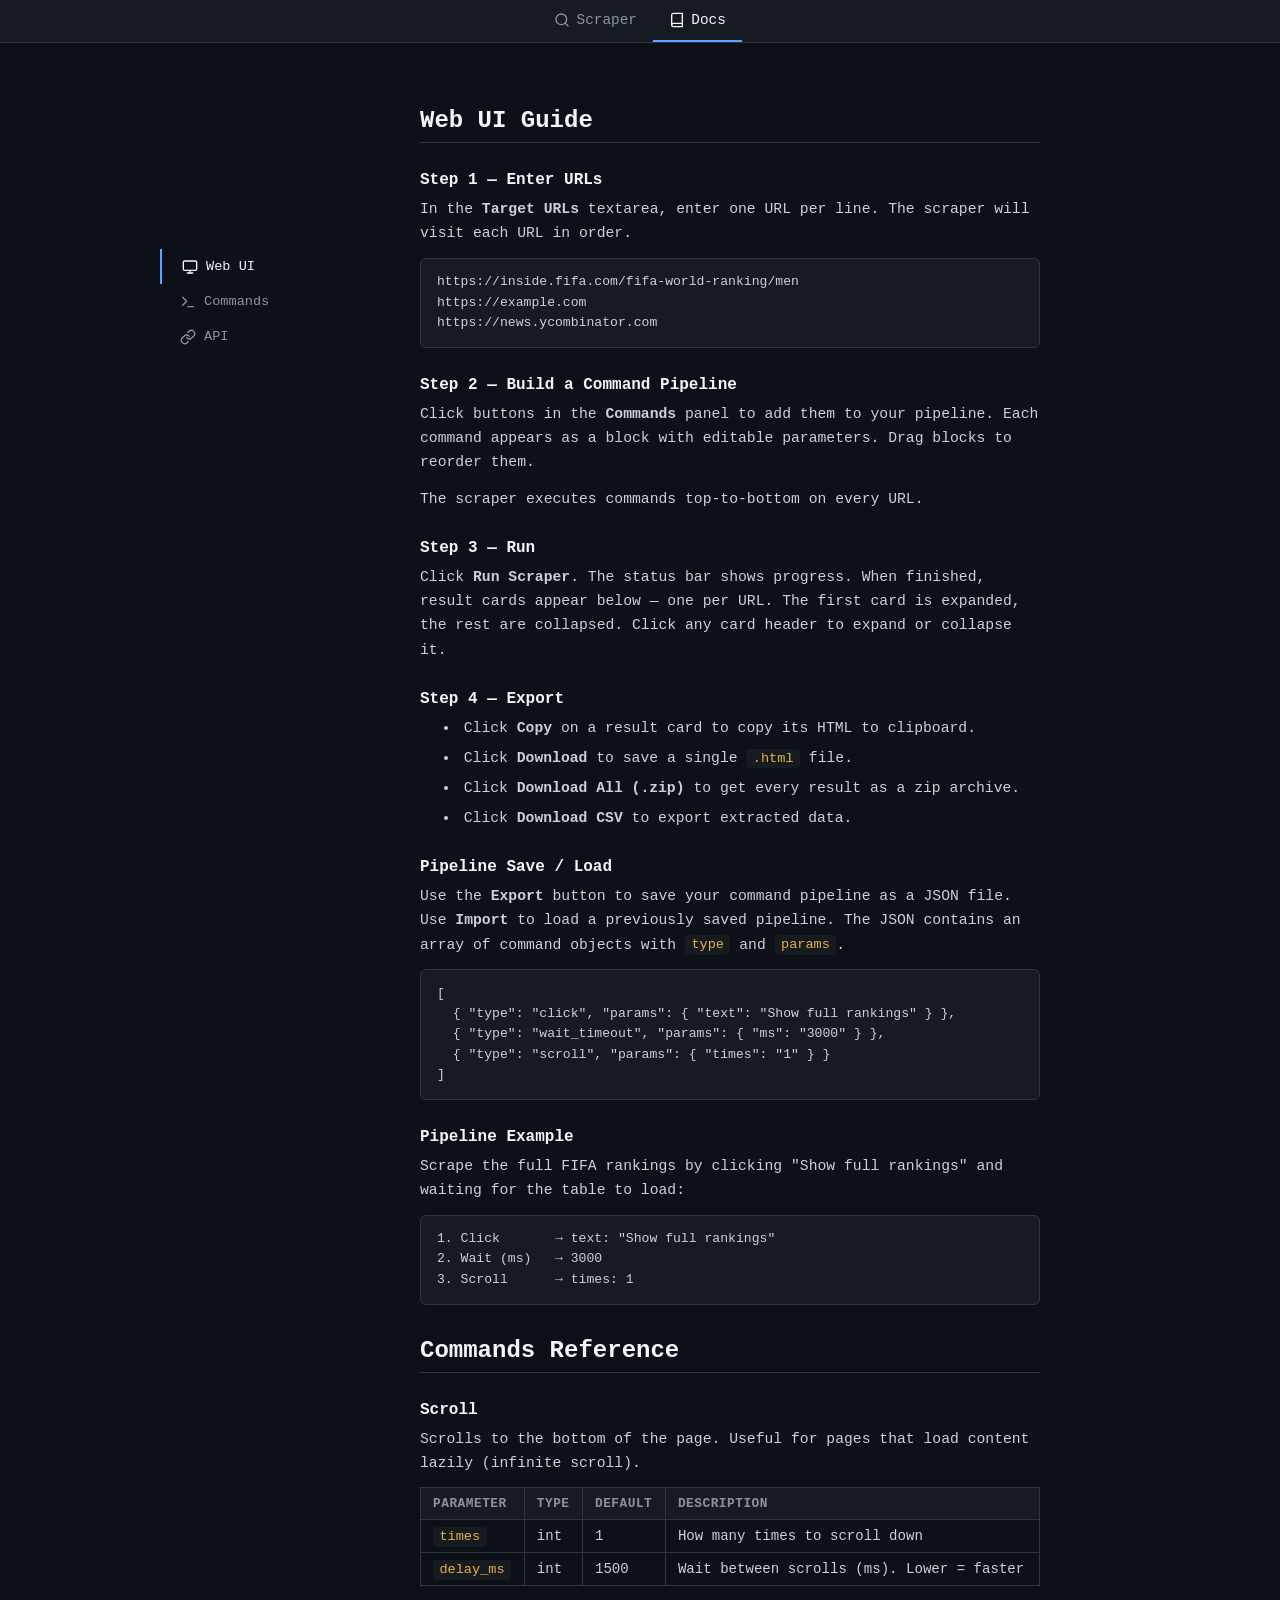
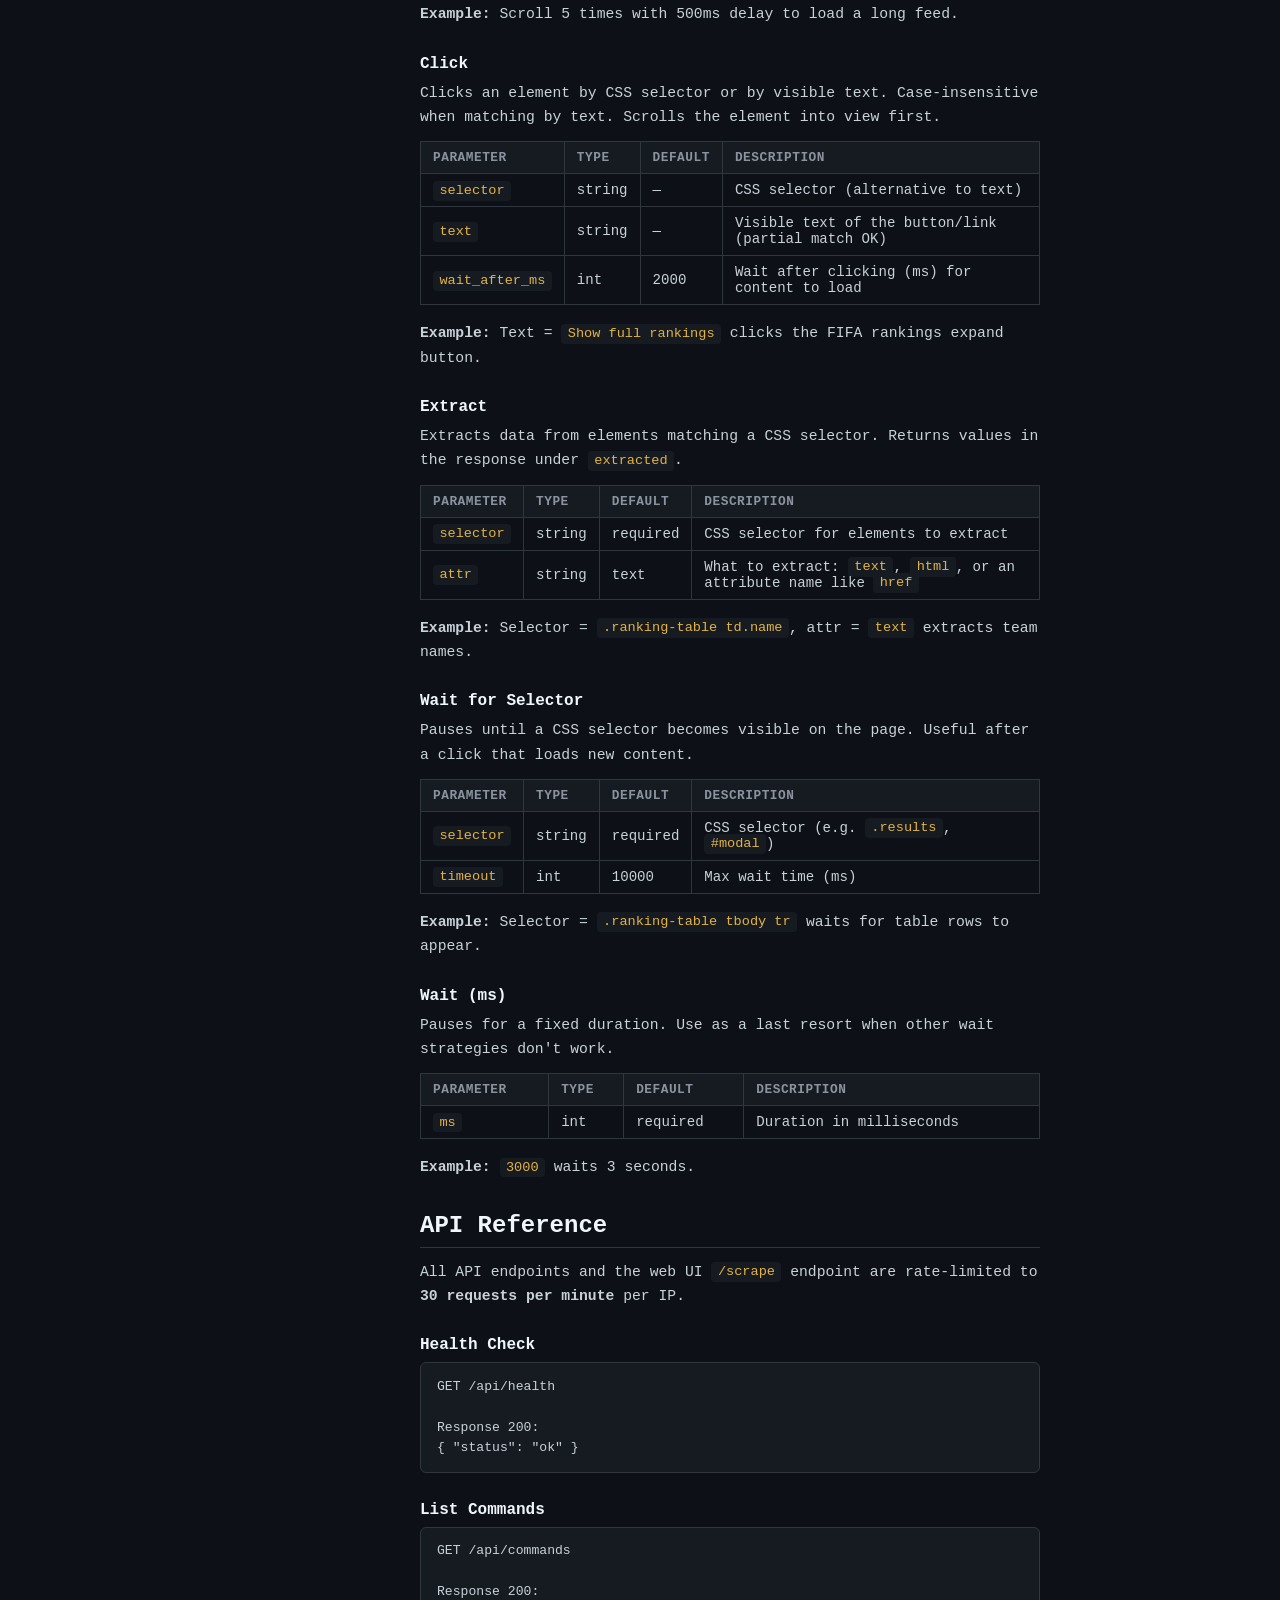
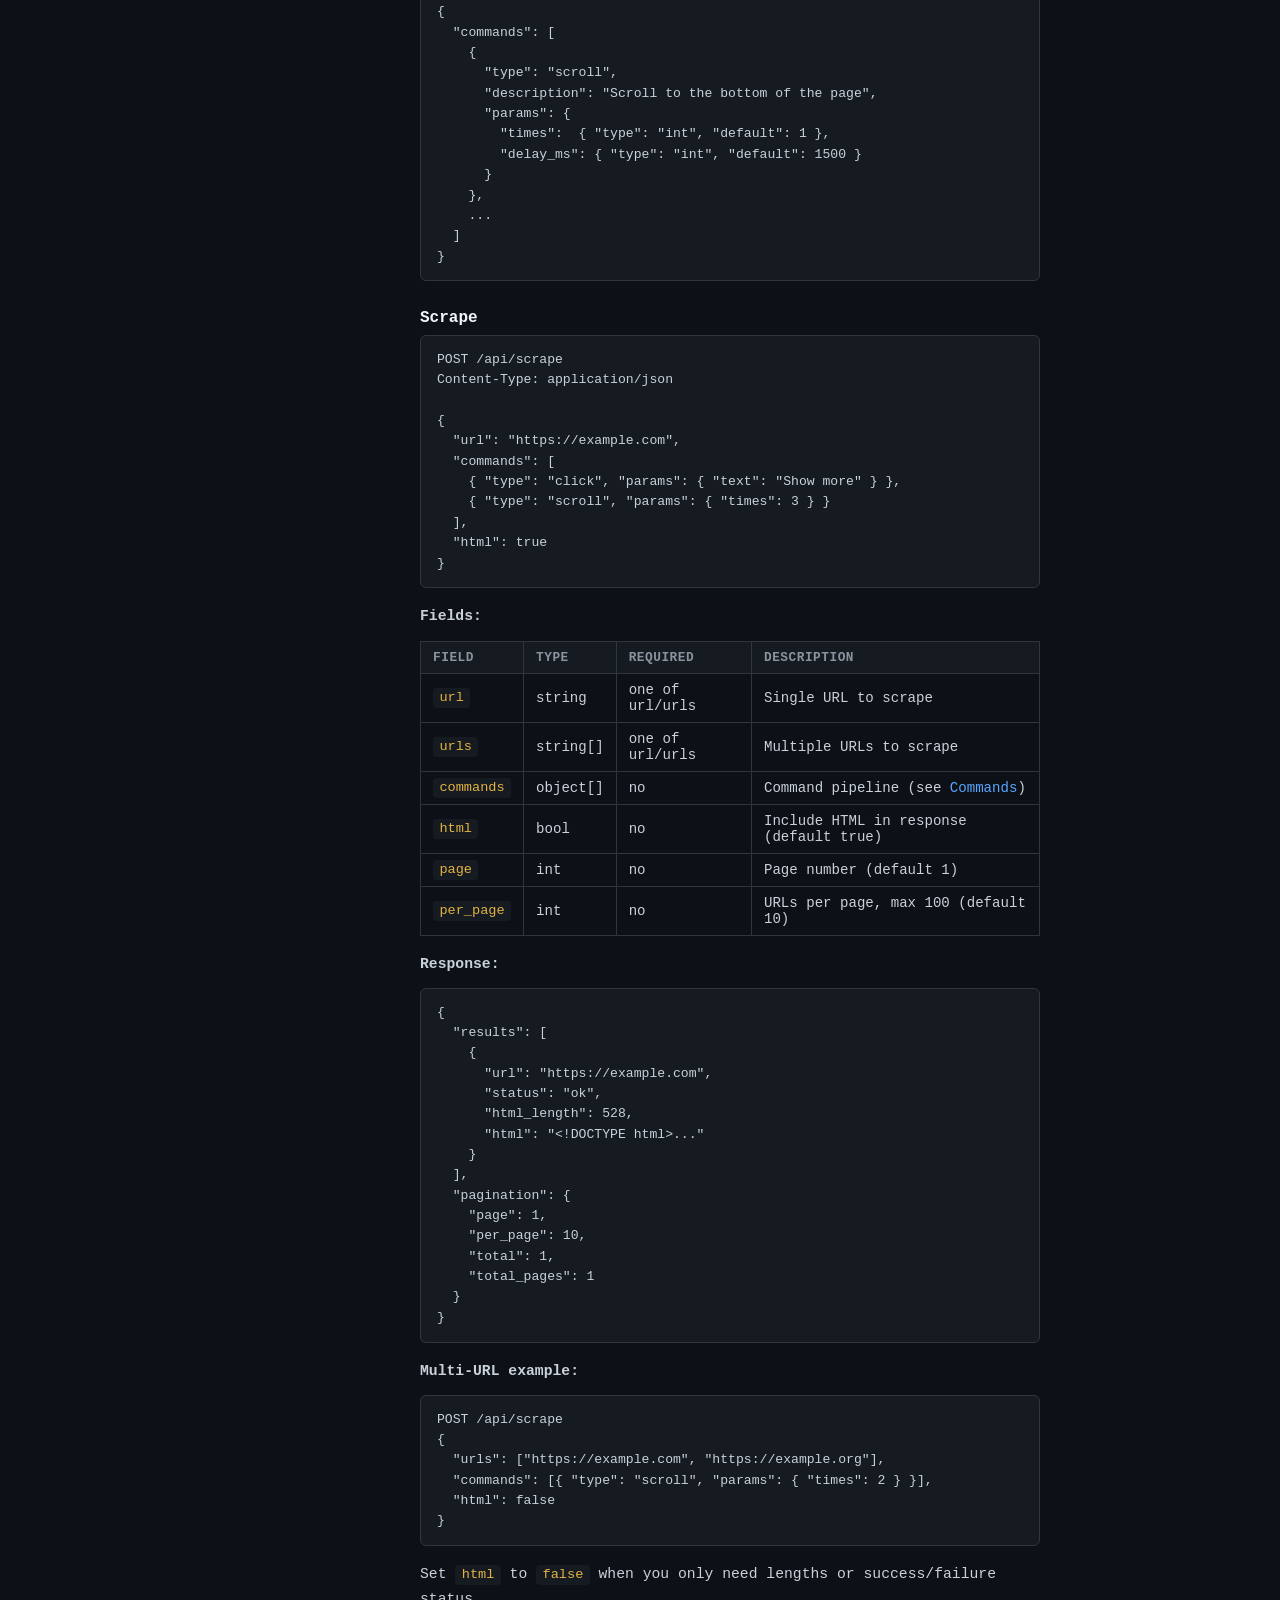
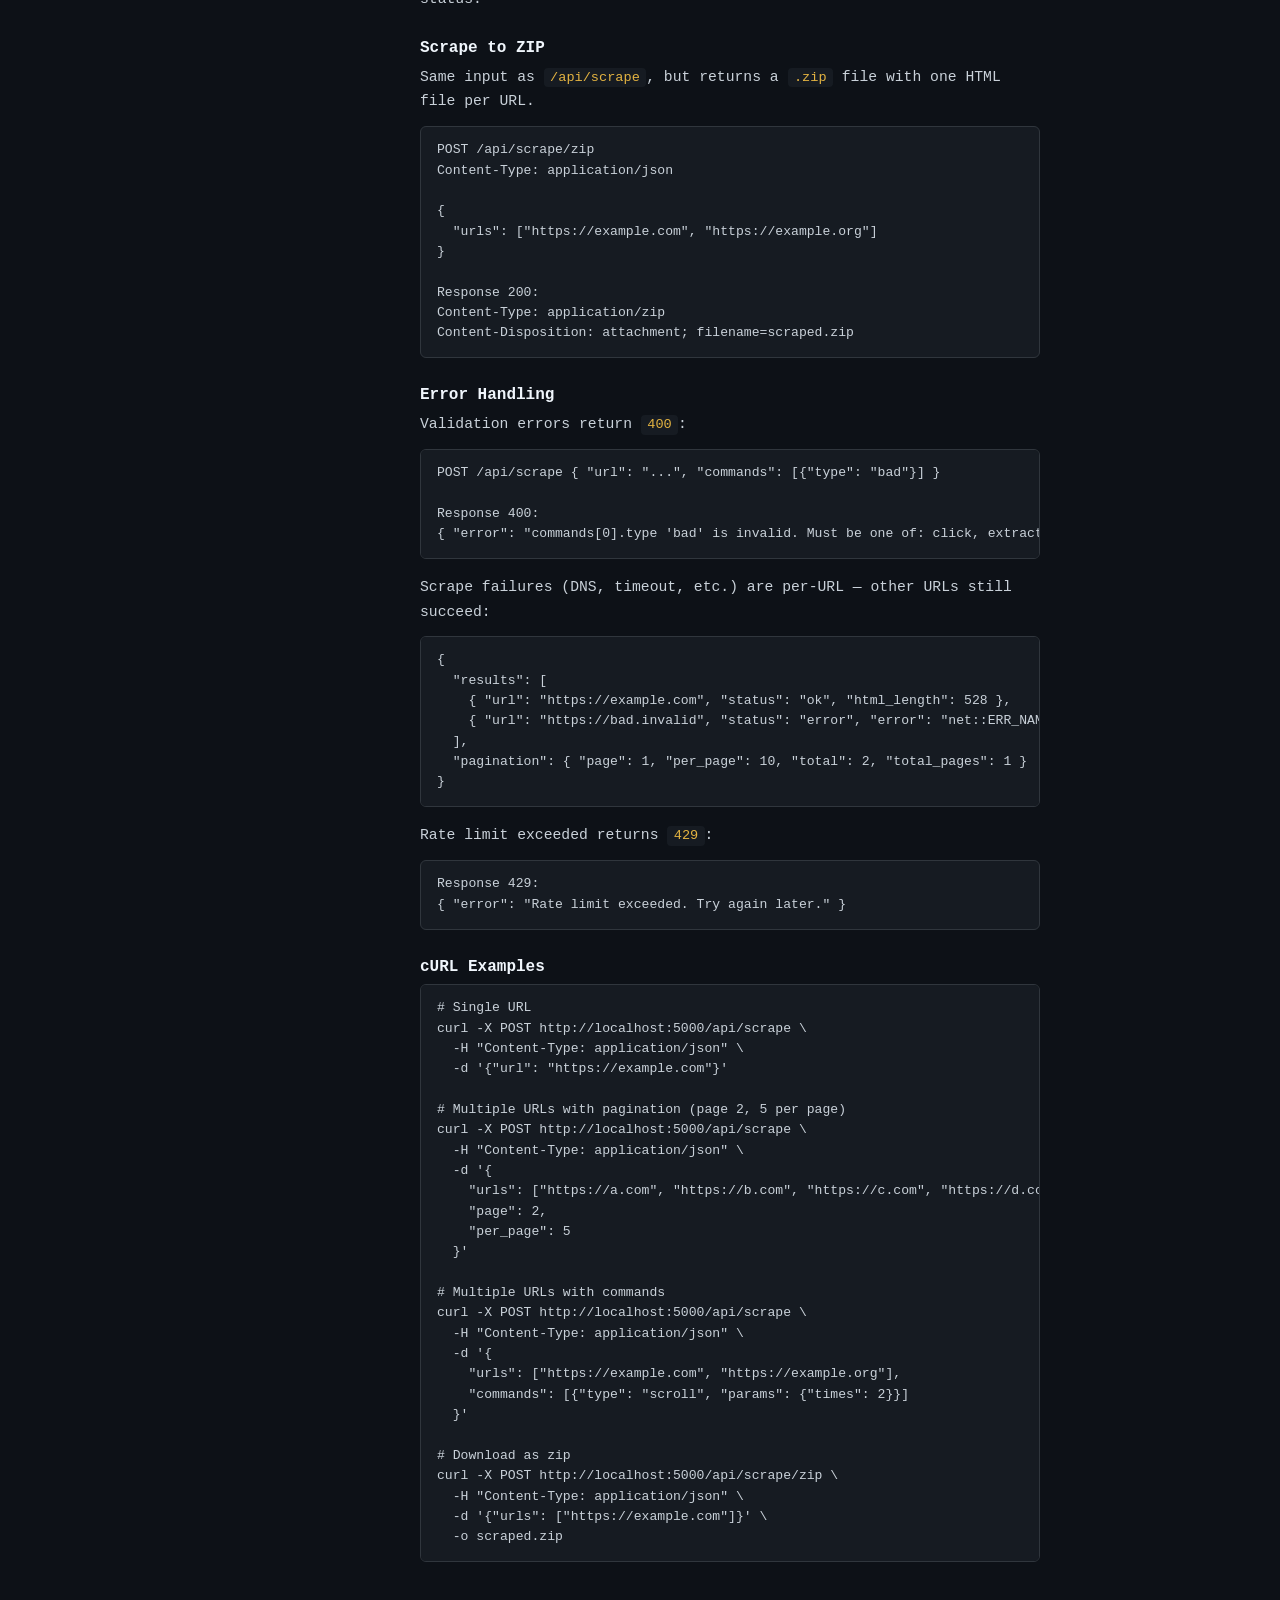
==== commit 467f66b6: "Update docs and styles to use docs-content" ====
--- a/templates/docs.html
+++ b/templates/docs.html
@@ -53,7 +53,7 @@
       <p>The scraper executes commands top-to-bottom on every URL.</p>
 
       <h3>Step 3 — Run</h3>
-      <p>Click <strong>Run Scraper</strong>. The status bar shows progress. When finished, results appear below — one card per URL. Click a result card header to expand or collapse it.</p>
+      <p>Click <strong>Run Scraper</strong>. The status bar shows progress. When finished, result cards appear below — one per URL. The first card is expanded, the rest are collapsed. Click any card header to expand or collapse it.</p>
 
       <h3>Step 4 — Export</h3>
       <ul>
@@ -63,6 +63,14 @@
         <li>Click <strong>Download CSV</strong> to export extracted data.</li>
       </ul>
 
+      <h3>Pipeline Save / Load</h3>
+      <p>Use the <strong>Export</strong> button to save your command pipeline as a JSON file. Use <strong>Import</strong> to load a previously saved pipeline. The JSON contains an array of command objects with <code>type</code> and <code>params</code>.</p>
+      <pre class="code-block">[
+  { "type": "click", "params": { "text": "Show full rankings" } },
+  { "type": "wait_timeout", "params": { "ms": "3000" } },
+  { "type": "scroll", "params": { "times": "1" } }
+]</pre>
+
       <h3>Pipeline Example</h3>
       <p>Scrape the full FIFA rankings by clicking "Show full rankings" and waiting for the table to load:</p>
       <pre class="code-block">1. Click       → text: "Show full rankings"
@@ -132,7 +140,7 @@
       <h1 id="api">API Reference</h1>
       <!-- ============================================================ -->
 
-      <p>All API endpoints accept and return JSON. Rate limited to <strong>30 requests per minute</strong> per IP.</p>
+      <p>All API endpoints and the web UI <code>/scrape</code> endpoint are rate-limited to <strong>30 requests per minute</strong> per IP.</p>
 
       <h3>Health Check</h3>
       <pre class="code-block">GET /api/health
@@ -228,7 +236,7 @@
       <pre class="code-block">POST /api/scrape { "url": "...", "commands": [{"type": "bad"}] }
 
 Response 400:
-{ "error": "commands[0].type 'bad' is invalid. Must be one of: click, scroll, wait_selector, wait_timeout" }</pre>
+{ "error": "commands[0].type 'bad' is invalid. Must be one of: click, extract, scroll, wait_selector, wait_timeout" }</pre>
       <p>Scrape failures (DNS, timeout, etc.) are per-URL — other URLs still succeed:</p>
       <pre class="code-block">{
   "results": [
--- a/static/style.css
+++ b/static/style.css
@@ -21,6 +21,9 @@
   background: #161b22;
   border-bottom: 1px solid #30363d;
   padding: 0 1.5rem;
+  position: sticky;
+  top: 0;
+  z-index: 100;
 }
 
 .topnav a {
@@ -33,7 +36,9 @@
   font-size: 0.9rem;
   font-weight: 500;
   border-bottom: 2px solid transparent;
-  transition: color 0.15s, border-color 0.15s;
+  transition:
+    color 0.15s,
+    border-color 0.15s;
 }
 
 .topnav a:hover {
@@ -54,7 +59,7 @@
 .container {
   max-width: 960px;
   margin: 0 auto;
-  padding: 2rem 1.5rem;
+  padding: 3rem 1.5rem;
 }
 
 h1 {
@@ -156,7 +161,9 @@
   color: #c9d1d9;
   font-size: 0.85rem;
   cursor: pointer;
-  transition: background 0.15s, border-color 0.15s;
+  transition:
+    background 0.15s,
+    border-color 0.15s;
   font-family: inherit;
 }
 
@@ -274,7 +281,9 @@
   padding: 0.2rem 0.35rem;
   border-radius: 4px;
   opacity: 0.6;
-  transition: opacity 0.15s, background 0.15s;
+  transition:
+    opacity 0.15s,
+    background 0.15s;
 }
 
 .cmd-remove:hover {
@@ -483,7 +492,9 @@
   text-decoration: none;
   font-size: 0.85rem;
   font-weight: 500;
-  transition: color 0.15s, background 0.15s;
+  transition:
+    color 0.15s,
+    background 0.15s;
 }
 
 .sidebar-link:hover {
@@ -504,11 +515,11 @@
 .docs-content {
   flex: 1;
   max-width: 700px;
-  padding: 2rem 2.5rem;
+  padding: 4rem 2.5rem;
 }
 
 /* Docs content */
-.docs h1 {
+.docs-content h1 {
   font-size: 1.5rem;
   color: #f0f6fc;
   margin: 2rem 0 0.75rem;
@@ -516,11 +527,11 @@
   border-bottom: 1px solid #30363d;
 }
 
-.docs h1:first-of-type {
+.docs-content h1:first-of-type {
   margin-top: 0;
 }
 
-.docs h3 {
+.docs-content h3 {
   font-size: 1rem;
   text-transform: none;
   letter-spacing: normal;
@@ -528,26 +539,27 @@
   margin: 1.75rem 0 0.5rem;
 }
 
-.docs p {
+.docs-content p {
   font-size: 0.92rem;
   line-height: 1.65;
   margin-bottom: 0.75rem;
   color: #c9d1d9;
 }
 
-.docs ul {
+.docs-content ul {
   padding-left: 1.5rem;
   margin-bottom: 0.75rem;
-}
-
-.docs li {
+  list-style-position: inside;
+}
+
+.docs-content li {
   font-size: 0.92rem;
   line-height: 1.65;
   margin-bottom: 0.35rem;
   color: #c9d1d9;
 }
 
-.docs code {
+.docs-content code {
   background: #161b22;
   padding: 0.15rem 0.4rem;
   border-radius: 4px;
@@ -555,12 +567,12 @@
   color: #e3b341;
 }
 
-.docs a {
+.docs-content a {
   color: #58a6ff;
   text-decoration: none;
 }
 
-.docs a:hover {
+.docs-content a:hover {
   text-decoration: underline;
 }
 
